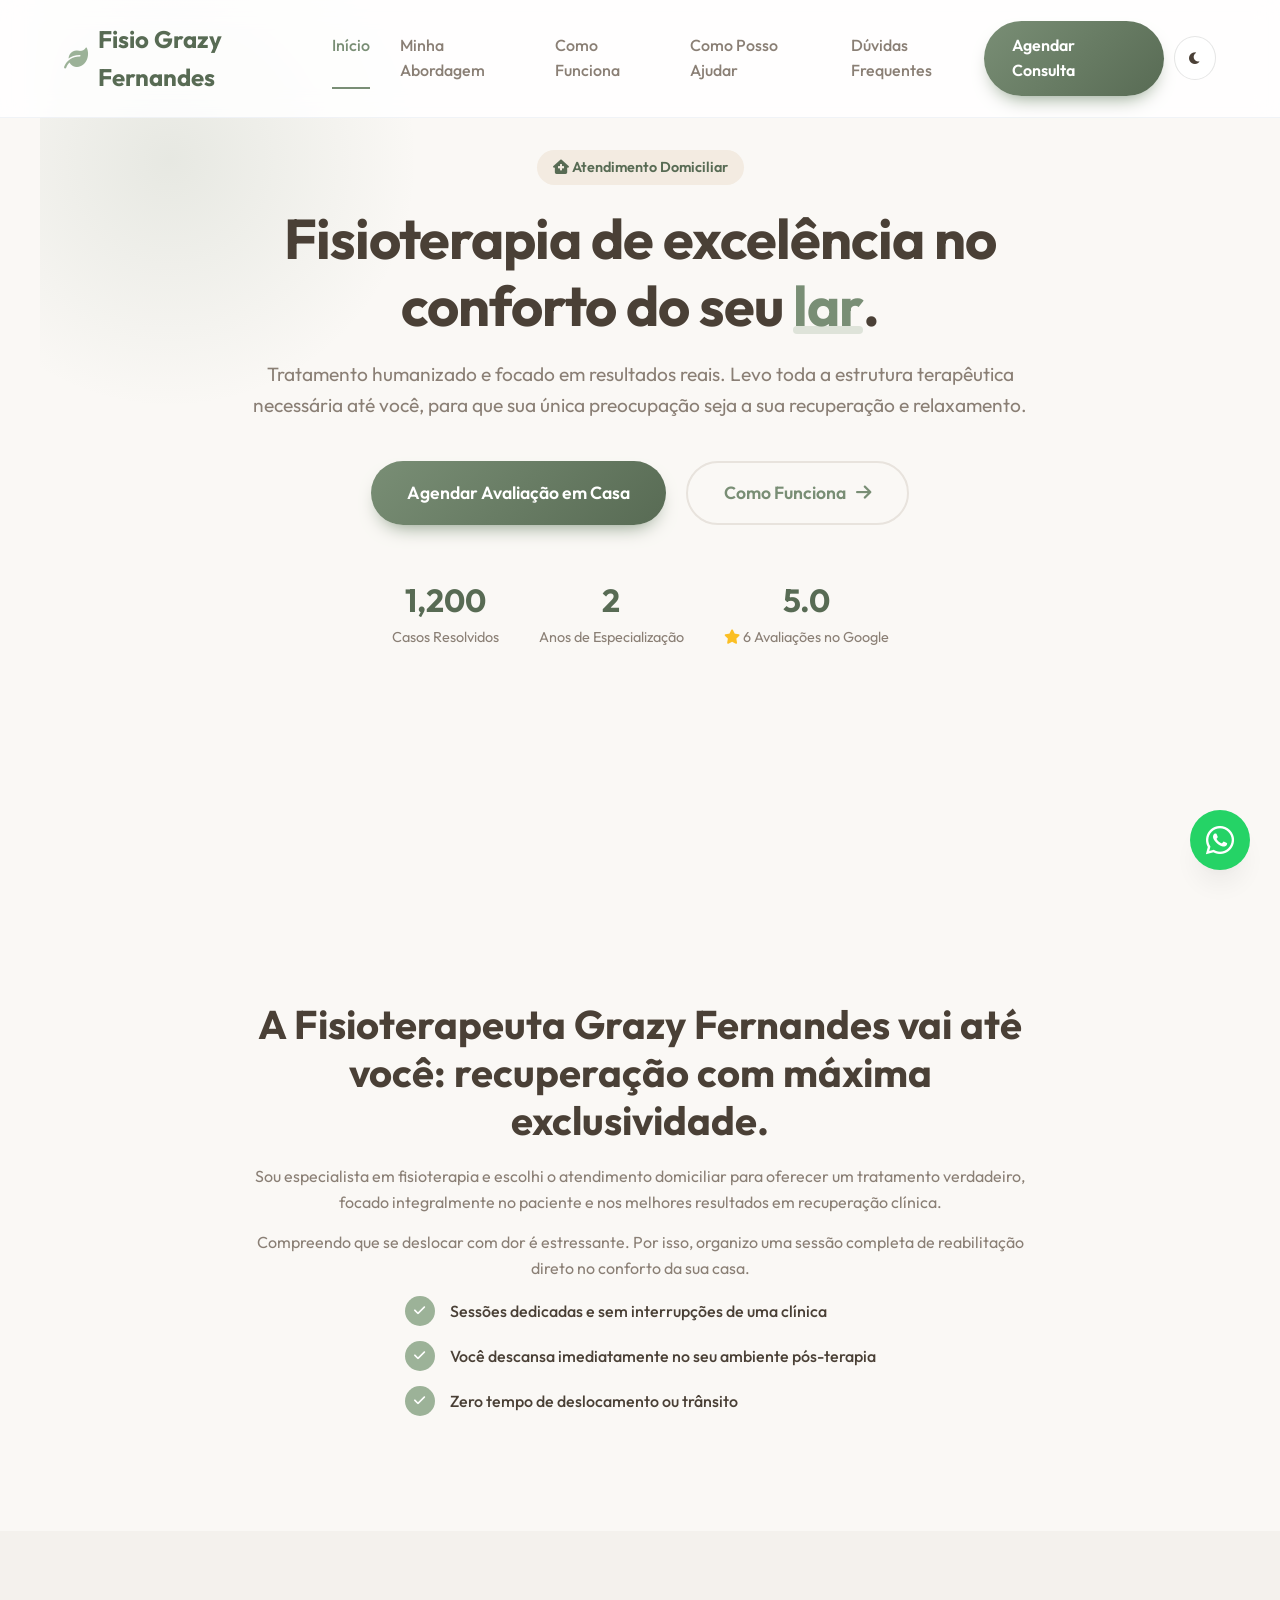
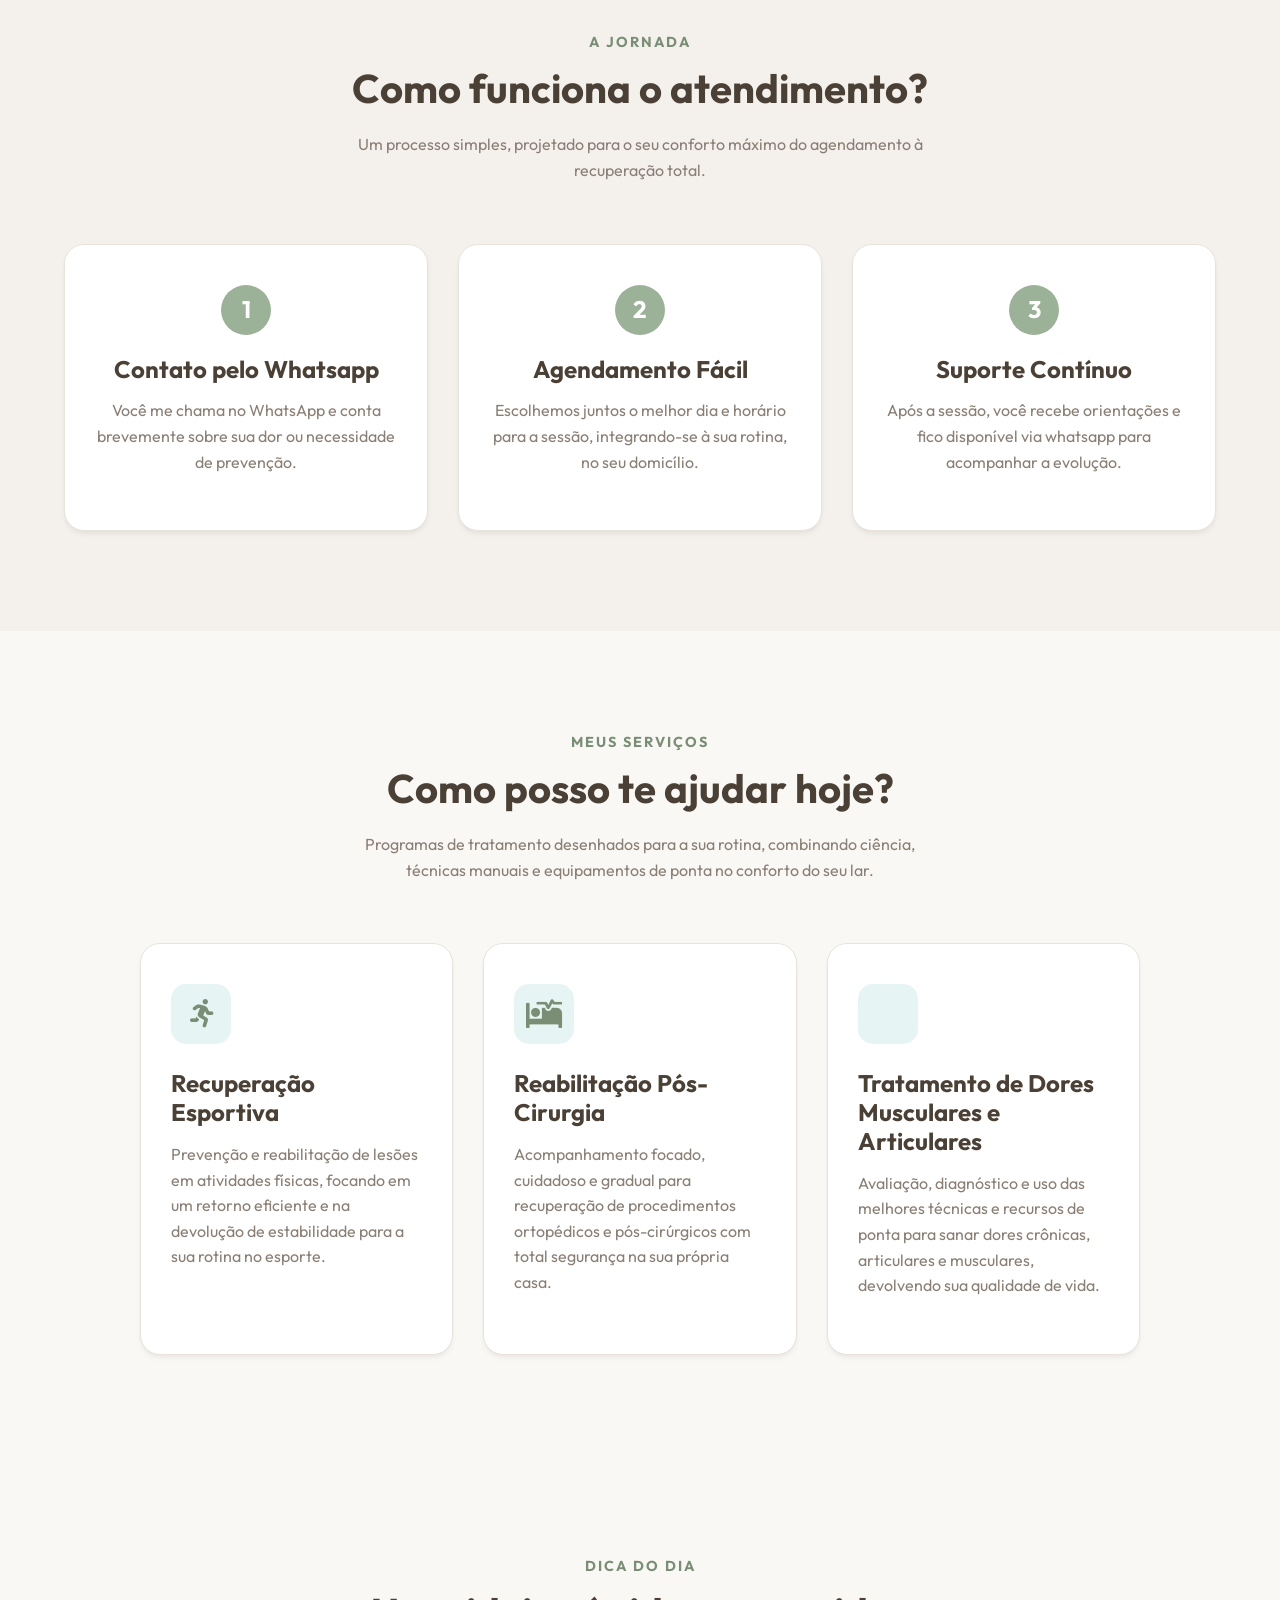
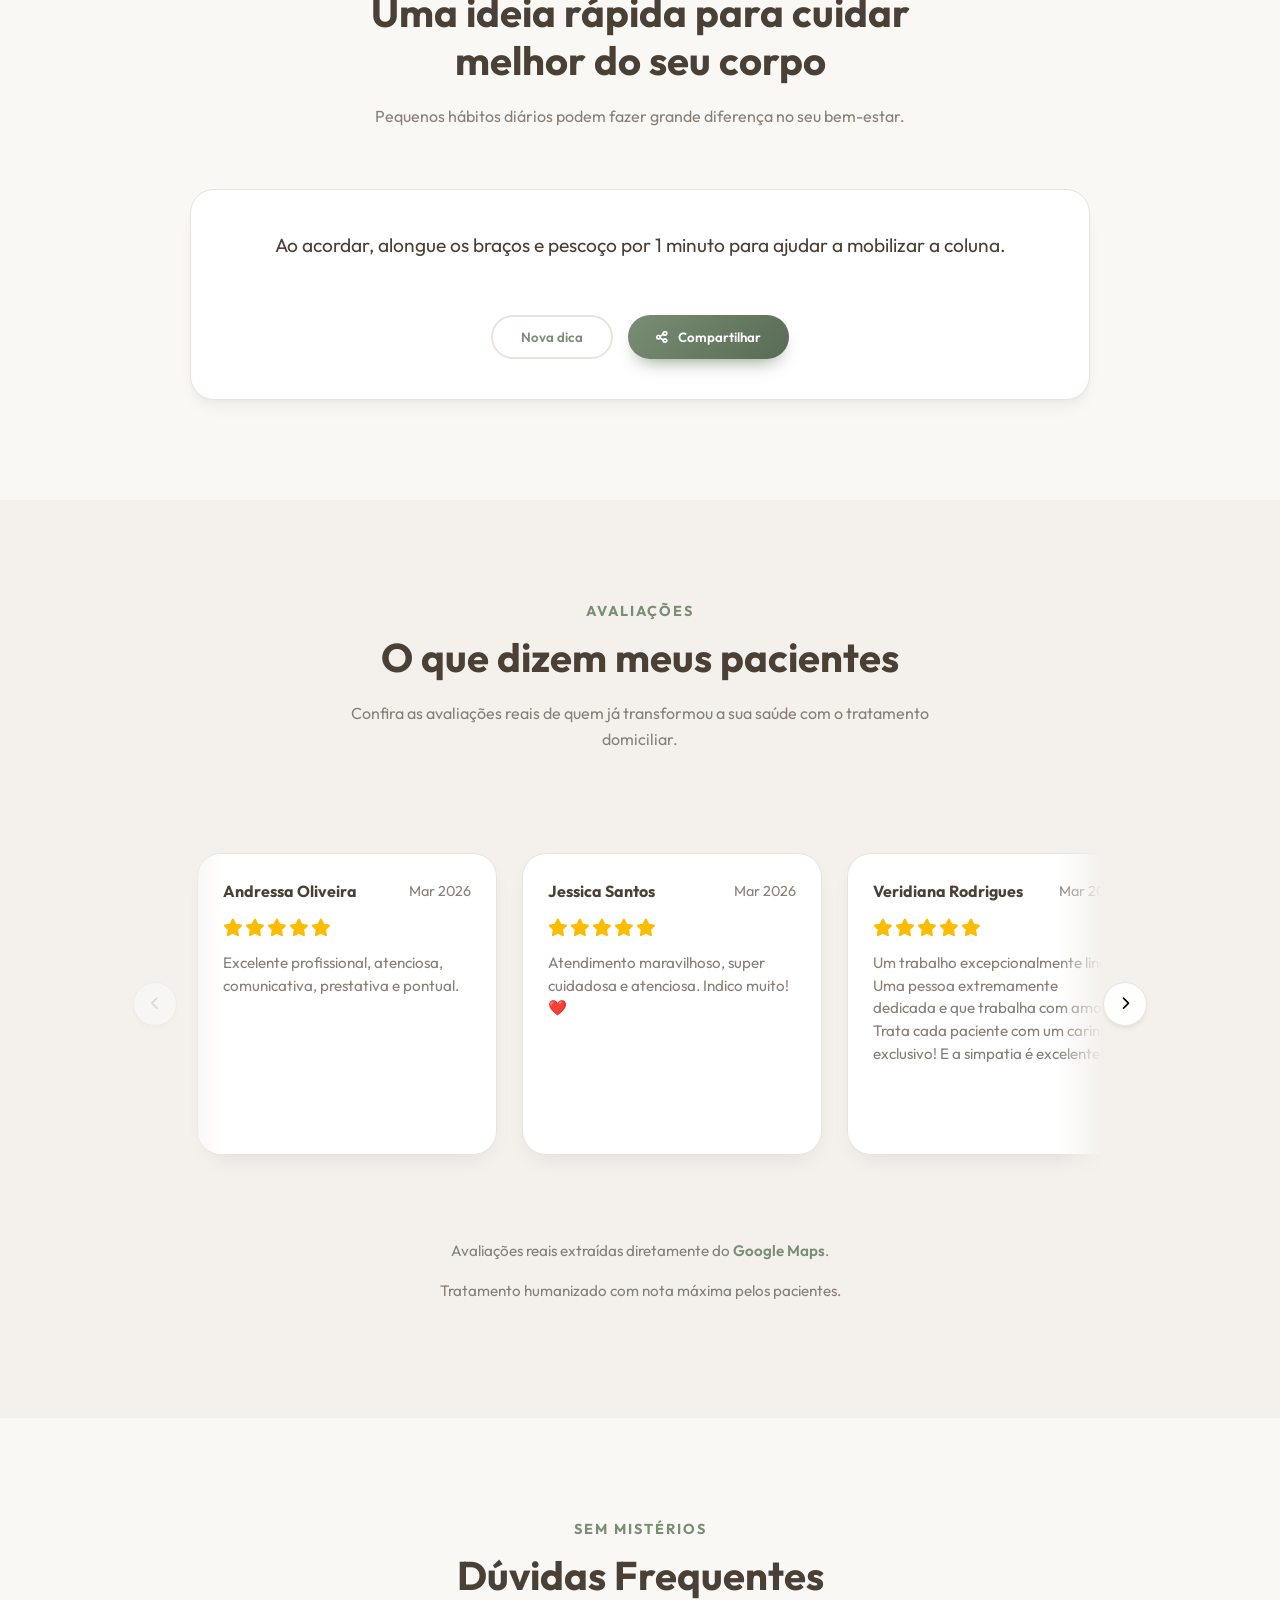
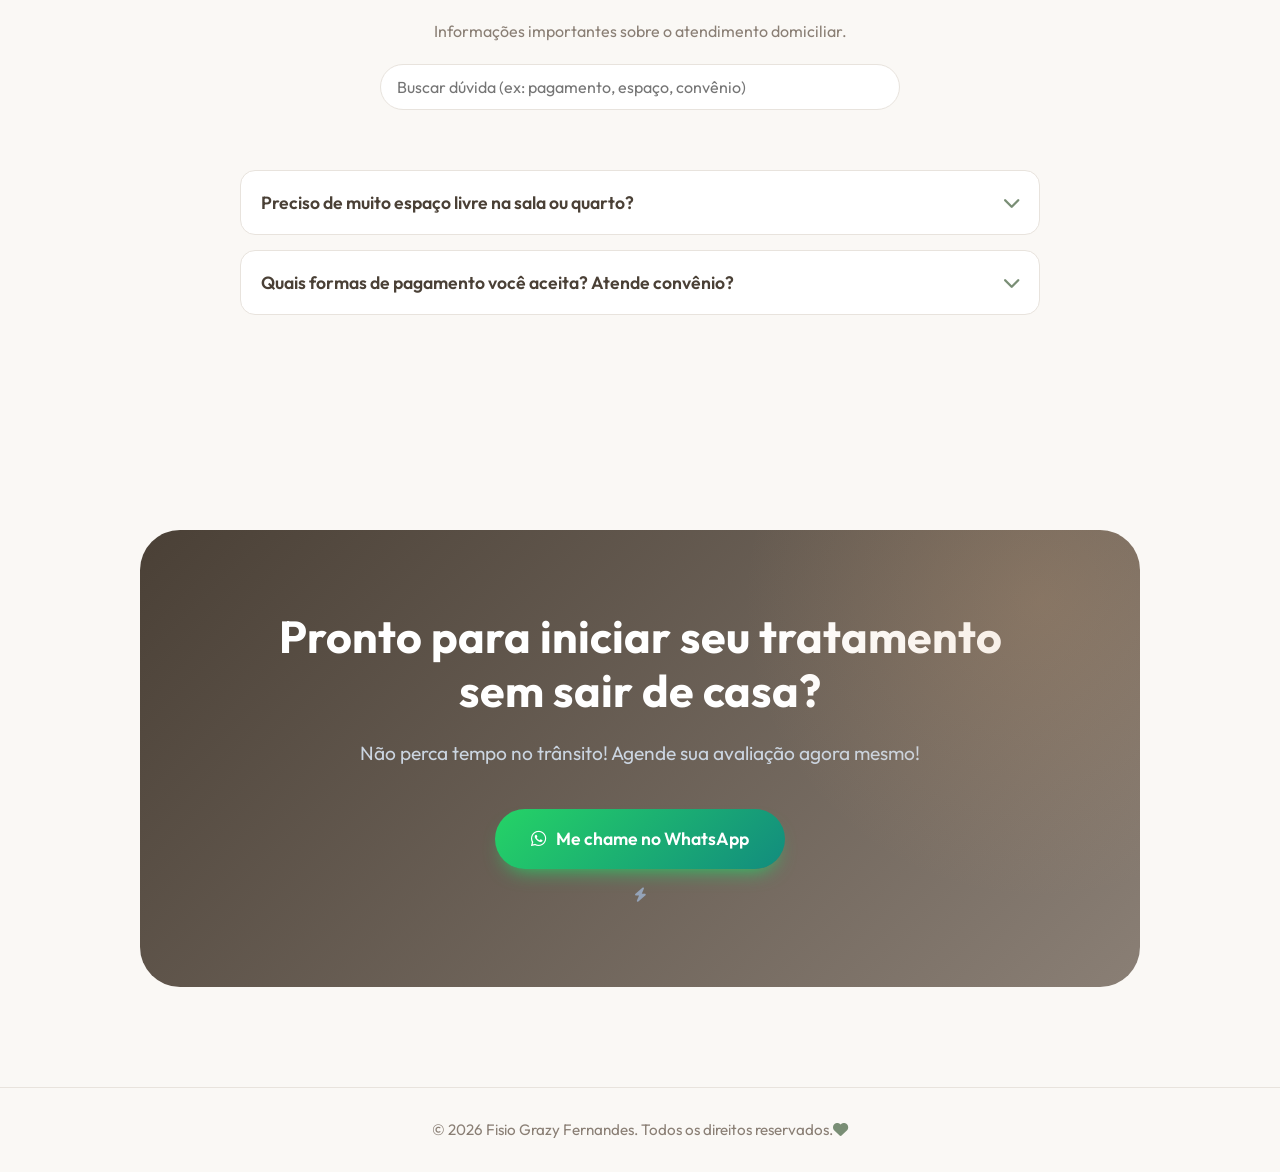
==== index.html @ 232ef76f "Update reviews from Google Maps and fix carousel layout" ====
<!DOCTYPE html>
<html lang="pt-BR">

<head>
    <meta charset="UTF-8">
    <meta name="viewport" content="width=device-width, initial-scale=1.0">
    <title>Fisio Grazy Fernandes | Fisioterapia em Casa</title>
    <meta name="description"
        content="Recupere seu bem-estar com tratamento fisioterapêutico especializado sem sair de casa. Agende sua consulta.">
    <link rel="preconnect" href="https://fonts.googleapis.com">
    <link rel="preconnect" href="https://fonts.gstatic.com" crossorigin>
    <link href="https://fonts.googleapis.com/css2?family=Outfit:wght@300;400;500;600;700&display=swap" rel="stylesheet">
    <link href="https://cdnjs.cloudflare.com/ajax/libs/font-awesome/6.0.0/css/all.min.css" rel="stylesheet">
    <link rel="stylesheet" href="style.css">
</head>

<body>
    <div class="scroll-progress" aria-hidden="true"></div>
    <nav class="navbar">
        <div class="nav-container">
            <a href="#" class="logo">
                <i class="fa-solid fa-leaf"></i> Fisio Grazy Fernandes
            </a>
            <div class="nav-links">
                <a href="#inicio">Início</a>
                <a href="#sobre">Minha Abordagem</a>
                <a href="#passoapasso">Como Funciona</a>
                <a href="#servicos">Como Posso Ajudar</a>
                <a href="#faq">Dúvidas Frequentes</a>
            </div>
            <a href="#contato" class="btn-primary" data-confetti="true">Agendar Consulta</a>
            <button class="theme-toggle" aria-label="Alternar tema">
                <i class="fa-solid fa-moon"></i>
            </button>
            <button class="mobile-menu-btn">
                <i class="fa-solid fa-bars"></i>
            </button>
        </div>
    </nav>

    <header id="inicio" class="hero">
        <div class="hero-content fade-up">
            <span class="badge"><i class="fa-solid fa-house-medical"></i> Atendimento Domiciliar</span>
            <h1>Fisioterapia de excelência no conforto do seu <span class="highlight">lar</span>.</h1>
            <p>Tratamento humanizado e focado em resultados reais. Levo toda a estrutura terapêutica necessária até
                você, para que sua única preocupação seja a sua recuperação e relaxamento.</p>
            <div class="hero-buttons">
                <a href="#contato" class="btn-primary btn-large" data-confetti="true">Agendar Avaliação em Casa</a>
                <a href="#passoapasso" class="btn-secondary btn-large">Como Funciona <i
                        class="fa-solid fa-arrow-right"></i></a>
            </div>
            <div class="stats">
                <div class="stat-item">
                    <span class="stat-number" data-target="1200">0</span>
                    <span class="stat-text">Casos Resolvidos</span>
                </div>
                <div class="stat-item">
                    <span class="stat-number" data-target="2">0</span>
                    <span class="stat-text">Anos de Especialização</span>
                </div>
                <div class="stat-item">
                    <span class="stat-number" data-target="5.0">0</span>
                    <span class="stat-text"><i class="fa-solid fa-star star-icon"></i> 6 Avaliações no Google</span>
                </div>
            </div>
        </div>
        <div class="hero-image fade-up delay-1">
            <div class="image-wrapper no-image-style">
                <div class="floating-card c1">
                    <i class="fa-solid fa-house-chimney-window"></i>
                    <div>
                        <h4>Conforto Absoluto</h4>
                        <p>Sem filas ou trânsito</p>
                    </div>
                </div>
                <div class="floating-card c2">
                    <i class="fa-solid fa-clock"></i>
                    <div>
                        <h4>Sua Rotina</h4>
                        <p>No seu melhor horário</p>
                    </div>
                </div>
            </div>
        </div>
    </header>

    <section id="sobre" class="about section-padding">
        <div class="about-grid no-image-layout">
            <div class="about-content reveal fade-up">
                <h2 class="section-title">A Fisioterapeuta Grazy Fernandes vai até você: <span>recuperação</span> com
                    máxima exclusividade.
                </h2>
                <p>Sou especialista em fisioterapia e escolhi o atendimento domiciliar para oferecer um tratamento
                    verdadeiro, focado integralmente no paciente e nos melhores resultados em recuperação
                    clínica.</p>
                <p>Compreendo que se deslocar com dor é estressante. Por isso, organizo uma sessão completa de
                    reabilitação direto no conforto da sua casa.</p>
                <ul class="features-list">
                    <li><i class="fa-solid fa-check"></i> Sessões dedicadas e sem interrupções de uma clínica</li>
                    <li><i class="fa-solid fa-check"></i> Você descansa imediatamente no seu ambiente pós-terapia</li>
                    <li><i class="fa-solid fa-check"></i> Zero tempo de deslocamento ou trânsito</li>
                </ul>
            </div>
        </div>
    </section>

    <!-- NEW SECTION: PASSO A PASSO -->
    <section id="passoapasso" class="steps section-padding bg-light">
        <div class="section-header reveal fade-up">
            <span class="subtitle">A Jornada</span>
            <h2 class="section-title">Como funciona o atendimento?</h2>
            <p>Um processo simples, projetado para o seu conforto máximo do agendamento à recuperação total.</p>
        </div>
        <div class="steps-grid">
            <div class="step-card reveal fade-up delay-1">
                <div class="step-number">1</div>
                <h3>Contato pelo Whatsapp</h3>
                <p>Você me chama no WhatsApp e conta brevemente sobre sua dor ou necessidade de prevenção.</p>
            </div>
            <div class="step-card reveal fade-up delay-2">
                <div class="step-number">2</div>
                <h3>Agendamento Fácil</h3>
                <p>Escolhemos juntos o melhor dia e horário para a sessão, integrando-se à sua rotina, no seu domicílio.
                </p>
            </div>
            <div class="step-card reveal fade-up delay-4">
                <div class="step-number">3</div>
                <h3>Suporte Contínuo</h3>
                <p>Após a sessão, você recebe orientações e fico disponível via whatsapp para acompanhar a
                    evolução.</p>
            </div>
        </div>
    </section>

    <section id="servicos" class="services section-padding">
        <div class="section-header reveal fade-up">
            <span class="subtitle">Meus Serviços</span>
            <h2 class="section-title">Como posso te ajudar hoje?</h2>
            <p>Programas de tratamento desenhados para a sua rotina, combinando ciência, técnicas manuais e equipamentos
                de ponta no conforto do seu lar.</p>
        </div>
        <div class="services-grid services-grid-3">
            <div class="service-card reveal fade-up delay-1">
                <div class="icon-box"><i class="fa-solid fa-person-running"></i></div>
                <h3>Recuperação Esportiva</h3>
                <p>Prevenção e reabilitação de lesões em atividades físicas, focando em um retorno eficiente e na
                    devolução de estabilidade para a sua rotina no esporte.</p>
            </div>
            <div class="service-card reveal fade-up delay-2">
                <div class="icon-box"><i class="fa-solid fa-bed-pulse"></i></div>
                <h3>Reabilitação Pós-Cirurgia</h3>
                <p>Acompanhamento focado, cuidadoso e gradual para recuperação de procedimentos ortopédicos e
                    pós-cirúrgicos com total segurança na sua própria casa.</p>
            </div>
            <div class="service-card reveal fade-up delay-3">
                <div class="icon-box"><i class="fa-solid fa-staff-snake"></i></div>
                <h3>Tratamento de Dores Musculares e Articulares</h3>
                <p>Avaliação, diagnóstico e uso das melhores técnicas e recursos de ponta para sanar dores crônicas,
                    articulares e musculares, devolvendo sua qualidade de vida.</p>
            </div>
        </div>
    </section>

    <section id="dica" class="tips section-padding">
        <div class="section-header reveal fade-up">
            <span class="subtitle">Dica do Dia</span>
            <h2 class="section-title">Uma ideia rápida para cuidar melhor do seu corpo</h2>
            <p>Pequenos hábitos diários podem fazer grande diferença no seu bem-estar.</p>
        </div>
        <div class="tips-card reveal fade-up delay-1">
            <p id="daily-tip" class="tip-text">Carregando dica...</p>
            <div class="tips-actions">
                <button id="new-tip" class="btn-secondary">Nova dica</button>
                <button id="share-tip" class="btn-primary"><i class="fa-solid fa-share-nodes"></i> Compartilhar</button>
            </div>
        </div>
    </section>

    <section id="depoimentos" class="testimonials section-padding bg-light">
        <div class="section-header reveal fade-up">
            <span class="subtitle">Avaliações</span>
            <h2 class="section-title">O que dizem meus pacientes</h2>
            <p>Confira as avaliações reais de quem já transformou a sua saúde com o tratamento domiciliar.</p>
        </div>

        <div class="testimonial-grid google-reviews-container reveal fade-up delay-1">
            <!-- ⭐ Carrossel de avaliações: carrega de reviews.json (local) ou de dados reais via API -->
                <!-- ⭐ Widget Automático (será carregado aqui) -->
                <div id="google-reviews-widget" class="trustindex-widget-container">
                    <div class="reviews-slider" aria-label="Avaliações de pacientes">
                        <button class="slider-control prev" aria-label="Avaliação anterior">
                            <i class="fa-solid fa-chevron-left"></i>
                        </button>
                        <div class="reviews-track" id="reviews-track" aria-live="polite">
                            <!-- Backup local caso o widget não carregue -->
                        </div>
                        <button class="slider-control next" aria-label="Próxima avaliação">
                            <i class="fa-solid fa-chevron-right"></i>
                        </button>
                    </div>
                </div>
            <div class="reviews-footer">
                <p>Avaliações reais extraídas diretamente do <a href="https://www.google.com/maps/place/Grazy+Fernandes+%7C+Fisioterapia+Domiciliar/@-3.7931394,-38.6020172,12z/data=!3m1!4b1!4m6!3m5!1s0x41d0227d18d8bdad:0x52f50246bab63894!8m2!3d-3.7933146!4d-38.5196152!16s%2Fg%2F11z0yjcwmh" target="_blank" rel="noopener">Google Maps</a>.</p>
                <p class="muted">Tratamento humanizado com nota máxima pelos pacientes.</p>
            </div>
        </div>
    </section>

    <!-- NEW SECTION: FAQ / ABRINDO E FECHANDO DÚVIDAS -->
    <section id="faq" class="faq section-padding">
        <div class="section-header reveal fade-up">
            <span class="subtitle">Sem Mistérios</span>
            <h2 class="section-title">Dúvidas Frequentes</h2>
            <p>Informações importantes sobre o atendimento domiciliar.</p>
            <div class="faq-search">
                <input id="faq-search" type="search" placeholder="Buscar dúvida (ex: pagamento, espaço, convênio)" aria-label="Buscar dúvida" />
            </div>
        </div>
        <div class="faq-container reveal fade-up delay-1">
            <div class="faq-item">
                <button class="faq-question">Preciso de muito espaço livre na sala ou quarto? <i
                        class="fa-solid fa-chevron-down"></i></button>
                <div class="faq-answer">
                    <p>Não se preocupe! Um espaço compacto é perfeitamente suficiente para montar a maca e ter boa
                        mobilidade em sua volta para a sessão.</p>
                </div>
            </div>
            <div class="faq-item">
                <button class="faq-question">Quais formas de pagamento você aceita? Atende convênio? <i
                        class="fa-solid fa-chevron-down"></i></button>
                <div class="faq-answer">
                    <p><strong>Não aceitamos convênio médico.</strong> Os atendimentos são estritamente particulares.
                        Como formas de pagamento, aceitamos PIX, cartão de crédito e débito no final de cada sessão.</p>
                </div>
            </div>
        </div>
    </section>

    <section id="contato" class="cta section-padding">
        <div class="cta-container reveal fade-up">
            <div class="cta-content">
                <h2>Pronto para iniciar seu tratamento <br> sem sair de casa?</h2>
                <p>Não perca tempo no trânsito! Agende sua avaliação agora mesmo!</p>
            </div>
            <div class="cta-action">
                <a href="https://wa.me/5585994125244?text=Ol%C3%A1%2C%20gostaria%20de%20entender%20mais%20sobre%20os%20seus%20servi%C3%A7os%21"
                    target="_blank" class="btn-whatsapp">
                    <i class="fa-brands fa-whatsapp"></i> Me chame no WhatsApp
                </a>
                <span class="response-time"><i class="fa-solid fa-bolt"></i></span>
            </div>
        </div>
    </section>

    <footer class="footer">
        <div class="footer-bottom">
            <p>&copy; 2026 Fisio Grazy Fernandes. Todos os direitos reservados.<i class="fa-solid fa-heart"
                    style="color: var(--primary-color);"></i></p>
        </div>
    </footer>

    <!-- Botão de WhatsApp Flutuante Fixo e Pulsante -->
    <a href="https://wa.me/5585994125244?text=Ol%C3%A1%2C%20gostaria%20de%20entender%20mais%20sobre%20os%20seus%20servi%C3%A7os%21"
        target="_blank" class="floating-wa" aria-label="WhatsApp direto">
        <i class="fa-brands fa-whatsapp"></i>
    </a>

    <!-- Botão para voltar ao topo -->
    <button class="back-to-top" aria-label="Voltar ao topo">
        <i class="fa-solid fa-arrow-up"></i>
    </button>

    <!-- Canvas para efeitos (confetes, partículas, etc.) -->
    <canvas id="confetti-canvas" class="confetti-canvas" aria-hidden="true"></canvas>

    <!-- Script para Automação de Avaliações (Opcional - Ver instruções no console) -->
    <script src="script.js"></script>
    <!-- Adicione aqui o script do Trustindex ou Elfsight quando tiver a chave -->
</body>

</html>
---- style.css ----
/* CSS Variables for consistent theming */
:root {
    --primary-color: #798E75;
    /* Sage green / organic green */
    --primary-light: #9CB298;
    --primary-dark: #586B54;
    --secondary-color: #F3EBE1;
    /* Warm cream/sand */
    --accent-color: #D4A373;
    /* Warm earth tone */
    --text-main: #4A4036;
    /* Warm dark brown instead of corporate slate */
    --text-muted: #8A7F75;
    --bg-body: #FAF8F5;
    /* Very warm light off-white */
    --bg-card: #FFFFFF;
    --bg-light: #F4F1ED;
    --border-color: #E8E3DD;

    --transition: all 0.3s cubic-bezier(0.4, 0, 0.2, 1);
    --shadow-sm: 0 4px 6px -1px rgba(0, 0, 0, 0.05), 0 2px 4px -1px rgba(0, 0, 0, 0.03);
    --shadow-md: 0 10px 15px -3px rgba(0, 0, 0, 0.05), 0 4px 6px -2px rgba(0, 0, 0, 0.025);
    --shadow-lg: 0 20px 25px -5px rgba(0, 0, 0, 0.05), 0 10px 10px -5px rgba(0, 0, 0, 0.02);
    --shadow-hover: 0 25px 50px -12px rgba(13, 148, 136, 0.15);
    --shadow-glow: 0 0 20px rgba(121, 142, 117, 0.4);
}

/* Reset and Base Styles */
* {
    margin: 0;
    padding: 0;
    box-sizing: border-box;
    font-family: 'Outfit', sans-serif;
}

html {
    scroll-behavior: smooth;
    font-size: 16px;
    overflow-x: hidden; /* Correção: Evita rolagem horizontal */
    width: 100%;
    scroll-padding-top: 80px; /* Correção: Âncoras param abaixo da navbar */
}

body {
    background-color: var(--bg-body);
    color: var(--text-main);
    line-height: 1.6;
    overflow-x: hidden;
    width: 100%;
    position: relative;
}

/* Funcionalidade Bacana: Scrollbar Personalizada */
::-webkit-scrollbar {
    width: 10px;
}
::-webkit-scrollbar-track {
    background: var(--bg-light);
}
::-webkit-scrollbar-thumb {
    background: var(--primary-color);
    border-radius: 5px;
    border: 2px solid var(--bg-light);
}
::-webkit-scrollbar-thumb:hover {
    background: var(--primary-dark);
}

/* Funcionalidade Bacana: Seleção de Texto */
::selection {
    background: var(--primary-light);
    color: white;
}

a {
    text-decoration: none;
    color: inherit;
    transition: var(--transition);
}

ul {
    list-style: none;
}

.section-padding {
    padding: 100px 5%;
}

.bg-light {
    background-color: var(--bg-light);
}

.highlight {
    color: var(--primary-color);
    position: relative;
    display: inline-block;
}

.highlight::after {
    content: '';
    position: absolute;
    bottom: 5px;
    left: 0;
    width: 100%;
    height: 8px;
    background-color: var(--primary-light);
    opacity: 0.3;
    z-index: -1;
    border-radius: 4px;
}

/* Typography */
h1,
h2,
h3,
h4 {
    color: var(--text-main);
    font-weight: 700;
    line-height: 1.2;
}

h2 {
    font-size: 2.5rem;
    margin-bottom: 20px;
}

h3 {
    font-size: 1.5rem;
    margin-bottom: 15px;
}

p {
    color: var(--text-muted);
    margin-bottom: 15px;
}

/* Buttons */
.btn-primary,
.btn-secondary,
.btn-whatsapp {
    display: inline-flex;
    align-items: center;
    justify-content: center;
    gap: 10px;
    padding: 12px 28px;
    border-radius: 50px;
    font-weight: 600;
    cursor: pointer;
    transition: var(--transition);
    border: none;
    outline: none;
}

.btn-primary {
    background: linear-gradient(135deg, var(--primary-color), var(--primary-dark));
    color: white;
    box-shadow: 0 10px 20px -10px var(--primary-color);
    position: relative;
    overflow: hidden;
}

.btn-primary:hover {
    transform: translateY(-3px);
    box-shadow: 0 15px 25px -10px var(--primary-dark);
    box-shadow: var(--shadow-glow);
}

/* Funcionalidade Bacana: Efeito de brilho ao passar o mouse */
.btn-primary::after {
    content: '';
    position: absolute;
    top: 0;
    left: -100%;
    width: 100%;
    height: 100%;
    background: linear-gradient(90deg, transparent, rgba(255,255,255,0.3), transparent);
    transition: 0.5s;
}

.btn-primary:hover::after {
    left: 100%;
}

.btn-secondary {
    background-color: transparent;
    color: var(--primary-color);
    border: 2px solid var(--border-color);
}

.btn-secondary:hover {
    border-color: var(--primary-color);
    background-color: rgba(13, 148, 136, 0.05);
}

.btn-whatsapp {
    background: linear-gradient(135deg, #25D366, #128C7E);
    color: white;
    font-size: 1.1rem;
    padding: 16px 36px;
    box-shadow: 0 10px 20px -10px #25D366;
}

.btn-whatsapp:hover {
    transform: translateY(-3px);
    box-shadow: 0 15px 25px -10px #128C7E;
}

.btn-large {
    padding: 16px 36px;
    font-size: 1.1rem;
}

/* Navbar */
.navbar {
    position: fixed;
    top: 0;
    left: 0;
    width: 100%;
    padding: 20px 5%;
    background: rgba(255, 255, 255, 0.85);
    backdrop-filter: blur(12px);
    -webkit-backdrop-filter: blur(12px);
    z-index: 1000;
    transition: var(--transition);
    border-bottom: 1px solid rgba(226, 232, 240, 0.5);
}

.navbar.scrolled {
    padding: 15px 5%;
    box-shadow: var(--shadow-sm);
}

.nav-container {
    max-width: 1200px;
    margin: 0 auto;
    display: flex;
    justify-content: space-between;
    align-items: center;
}

.logo {
    font-size: 1.5rem;
    font-weight: 700;
    color: var(--primary-dark);
    display: flex;
    align-items: center;
    gap: 10px;
}

.logo i {
    color: var(--primary-light);
}

.nav-links {
    display: flex;
    gap: 30px;
}

.nav-links a {
    font-weight: 500;
    color: var(--text-muted);
    position: relative;
}

.nav-links a:hover,
.nav-links a.active {
    color: var(--primary-color);
}

.nav-links a::after {
    content: '';
    position: absolute;
    bottom: -5px;
    left: 0;
    width: 0;
    height: 2px;
    background-color: var(--primary-color);
    transition: var(--transition);
}

.nav-links a:hover::after,
.nav-links a.active::after {
    width: 100%;
}

.mobile-menu-btn {
    display: none;
    background: none;
    border: none;
    font-size: 1.5rem;
    color: var(--text-main);
    cursor: pointer;
}

/* Hero Section */
.hero {
    min-height: 100vh;
    padding: 150px 5% 50px;
    display: flex;
    align-items: center;
    justify-content: center;
    max-width: 1200px;
    margin: 0 auto;
    gap: 50px;
    position: relative;
    overflow: hidden; /* Correção: Impede que o background vaze no mobile */
}

/* Subtle background accent */
.hero::before {
    content: '';
    position: absolute;
    top: -10%;
    left: -10%;
    width: 500px;
    height: 500px;
    background: radial-gradient(circle, rgba(121, 142, 117, 0.15) 0%, rgba(255, 255, 255, 0) 70%);
    z-index: -1;
    border-radius: 50%;
    animation: float-blob 8s infinite ease-in-out alternate;
}

.hero-content {
    flex: 1;
    max-width: 600px;
}

.badge {
    display: inline-block;
    padding: 6px 16px;
    background-color: var(--secondary-color);
    color: var(--primary-dark);
    border-radius: 20px;
    font-size: 0.9rem;
    font-weight: 600;
    margin-bottom: 20px;
}

.hero h1 {
    font-size: 3.5rem;
    margin-bottom: 20px;
    letter-spacing: -1px;
}

.hero-content p {
    font-size: 1.2rem;
    margin-bottom: 40px;
}

.hero-buttons {
    display: flex;
    gap: 20px;
    margin-bottom: 50px;
}

.stats {
    display: flex;
    gap: 40px;
}

.stat-item {
    display: flex;
    flex-direction: column;
}

.stat-number {
    font-size: 2rem;
    font-weight: 700;
    color: var(--primary-dark);
}

.stat-text {
    font-size: 0.9rem;
    color: var(--text-muted);
}

.star-icon {
    color: #fbbf24;
}

.hero-image {
    flex: 1;
    position: relative;
}

/* Hero Section without Images */
.hero-content {
    flex: 1;
    max-width: 800px;
    margin: 0 auto;
    text-align: center;
}

.hero {
    flex-direction: column;
}

.hero-buttons {
    justify-content: center;
}

.stats {
    justify-content: center;
}

.no-image-style {
    display: none;
    /* Hide the full image area for a cleaner look */
}

.features-list {
    margin-top: 30px;
    padding: 0;
    list-style: none;
}

.features-list li {
    display: flex;
    align-items: center;
    gap: 15px;
    margin-bottom: 15px;
    font-weight: 500;
    color: var(--text-main);
    text-align: left;
}

.features-list i {
    background-color: var(--primary-light);
    color: white;
    width: 30px;
    height: 30px;
    border-radius: 50%;
    display: flex;
    align-items: center;
    justify-content: center;
    font-size: 0.8rem;
    flex-shrink: 0;
    /* Impede o ícone de amassar no celular */
}

/* Services */
.section-header {
    text-align: center;
    max-width: 600px;
    margin: 0 auto 60px;
}

.subtitle {
    color: var(--primary-color);
    font-weight: 700;
    text-transform: uppercase;
    letter-spacing: 2px;
    font-size: 0.9rem;
    display: block;
    margin-bottom: 10px;
}

.services-grid {
    display: grid;
    grid-template-columns: repeat(auto-fit, minmax(280px, 1fr));
    gap: 30px;
    max-width: 1200px;
    margin: 0 auto;
}

.services-grid-3 {
    max-width: 1000px;
}

.service-card {
    background: var(--bg-card);
    padding: 40px 30px;
    border-radius: 20px;
    box-shadow: var(--shadow-sm);
    transition: var(--transition);
    border: 1px solid var(--border-color);
    position: relative;
    overflow: hidden;
}

.service-card::before {
    content: '';
    position: absolute;
    top: 0;
    left: 0;
    width: 100%;
    height: 4px;
    background: linear-gradient(90deg, var(--primary-light), var(--primary-color));
    transform: scaleX(0);
    transform-origin: left;
    transition: transform 0.4s ease;
}

.service-card:hover {
    transform: translateY(-10px);
    box-shadow: var(--shadow-hover);
    border-color: transparent;
}

.service-card:hover::before {
    transform: scaleX(1);
}

.icon-box {
    width: 60px;
    height: 60px;
    background-color: rgba(13, 148, 136, 0.1);
    border-radius: 15px;
    display: flex;
    align-items: center;
    justify-content: center;
    margin-bottom: 25px;
    font-size: 1.8rem;
    color: var(--primary-color);
    transition: var(--transition);
}

.service-card:hover .icon-box {
    background-color: var(--primary-color);
    color: white;
}

/* Google Reviews Widget Placeholder */
.google-reviews-container {
    display: flex;
    justify-content: center;
    flex-direction: column;
    gap: 24px;
}

.reviews-slider {
    position: relative;
    max-width: 1200px;
    width: 95%;
    margin: 0 auto;
    display: flex;
    align-items: center;
    padding: 0 40px;
}

.reviews-track {
    display: flex;
    gap: 25px;
    overflow-x: auto;
    scroll-snap-type: x mandatory;
    scroll-behavior: smooth;
    padding: 40px 20px;
    flex: 1;
    scrollbar-width: none;
    -ms-overflow-style: none;
    mask-image: linear-gradient(to right, transparent, black 5%, black 95%, transparent);
}

.reviews-track::-webkit-scrollbar {
    display: none;
}

.review-card {
    scroll-snap-align: center;
    min-width: 300px;
    flex: 0 0 300px;
    background: var(--bg-card);
    border: 1px solid var(--border-color);
    border-radius: 24px;
    padding: 25px;
    box-shadow: 0 10px 25px -10px rgba(0,0,0,0.1);
    display: flex;
    flex-direction: column;
    gap: 15px;
    transition: var(--transition);
    min-height: 200px;
}

.review-card:hover {
    transform: translateY(-8px);
    box-shadow: 0 15px 40px rgba(121, 142, 117, 0.15);
}

.review-header {
    display: flex;
    flex-direction: column; /* Autor em cima, data embaixo no mobile ajuda */
    gap: 5px;
}

@media (min-width: 769px) {
    .review-header {
        flex-direction: row;
        justify-content: space-between;
        align-items: center;
    }
}

.review-author {
    font-weight: 700;
    color: var(--text-main);
}

.review-date {
    color: var(--text-muted);
    font-size: 0.9rem;
}

.review-stars {
    display: flex;
    gap: 2px;
    color: #fbbc04;
    font-size: 1.1rem;
}

.review-text {
    color: var(--text-muted);
    line-height: 1.5;
    font-size: 0.95rem;
    flex: 1;
}

.slider-control {
    background: rgba(255, 255, 255, 0.9);
    border: 1px solid var(--border-color);
    border-radius: 50%;
    width: 44px;
    height: 44px;
    display: flex;
    align-items: center;
    justify-content: center;
    cursor: pointer;
    box-shadow: var(--shadow-sm);
    transition: var(--transition);
}

.slider-control:hover {
    background: white;
    transform: translateY(-2px);
}

.slider-control:disabled {
    opacity: 0.4;
    cursor: not-allowed;
}

.reviews-footer {
    margin-top: 20px;
    width: 100%;
    max-width: 800px;
    margin-left: auto;
    margin-right: auto;
    text-align: center;
    color: var(--text-muted);
    font-size: 0.95rem;
}

.reviews-footer a {
    color: var(--primary-color);
    font-weight: 600;
}

.g-header {
    display: flex;
    align-items: center;
    justify-content: center;
    gap: 20px;
    margin-bottom: 20px;
}

.g-header img {
    height: 40px;
}

.g-header strong {
    font-size: 1.2rem;
    color: #202124;
    display: block;
}

.g-stars {
    color: #fbbc04;
    font-size: 1.1rem;
    margin: 5px 0;
}

.g-text-info {
    font-size: 1rem;
    color: var(--text-muted);
    background: var(--bg-light);
    padding: 15px;
    border-radius: 8px;
    border: 1px dashed var(--border-color);
}

/* Floating WhatsApp Fixed */
.floating-wa {
    position: fixed;
    bottom: 30px;
    right: 30px;
    width: 60px;
    height: 60px;
    background-color: #25D366;
    color: white;
    border-radius: 50%;
    display: flex;
    align-items: center;
    justify-content: center;
    font-size: 2rem;
    box-shadow: var(--shadow-lg);
    z-index: 1000;
    transition: var(--transition);
    animation: pulse-wa 2s infinite;
}

.floating-wa:hover {
    transform: scale(1.1);
    background-color: #128C7E;
}

@keyframes pulse-wa {
    0% {
        box-shadow: 0 0 0 0 rgba(37, 211, 102, 0.7);
    }

    70% {
        box-shadow: 0 0 0 15px rgba(37, 211, 102, 0);
    }

    100% {
        box-shadow: 0 0 0 0 rgba(37, 211, 102, 0);
    }
}

/* FAQ (Dúvidas Frequentes) */
.faq-container {
    max-width: 800px;
    margin: 0 auto;
}

.faq-search {
    margin-top: 20px;
    display: flex;
    justify-content: center;
}

.faq-search input {
    width: 100%;
    max-width: 520px;
    padding: 12px 16px;
    border: 1px solid var(--border-color);
    border-radius: 999px;
    font-size: 1rem;
    outline: none;
    transition: var(--transition);
}

.faq-search input:focus {
    border-color: var(--primary-color);
    box-shadow: 0 0 0 4px rgba(121, 142, 117, 0.18);
}

.faq-item {
    background: var(--bg-card);
    border: 1px solid var(--border-color);
    border-radius: 15px;
    margin-bottom: 15px;
    overflow: hidden;
}

.faq-question {
    width: 100%;
    padding: 20px;
    display: flex;
    justify-content: space-between;
    align-items: center;
    background: none;
    border: none;
    font-size: 1.1rem;
    font-weight: 600;
    color: var(--text-main);
    cursor: pointer;
    text-align: left;
}

.faq-question i {
    transition: transform 0.3s ease;
    color: var(--primary-color);
}

.faq-question.active i {
    transform: rotate(180deg);
}

.faq-answer {
    max-height: 0;
    overflow: hidden;
    transition: max-height 0.4s ease;
}

.faq-answer p {
    padding: 0 20px 20px;
    margin: 0;
    font-size: 1.05rem;
}

/* About Section without Image */
.no-image-layout {
    grid-template-columns: 1fr;
    max-width: 800px;
    margin: 0 auto;
    text-align: center;
}

.no-image-layout .about-content {
    display: flex;
    flex-direction: column;
    align-items: center;
}

.no-image-layout .features-list {
    display: flex;
    flex-direction: column;
    align-items: flex-start;
    /* Alinha os itens da lista à esquerda */
    text-align: left;
    margin: 0 auto;
    width: fit-content;
    max-width: 100%;
    /* Evita que estoure a tela no celular */
    padding: 0 15px;
    /* Dá respiro na lateral do celular */
    box-sizing: border-box;
}

/* Steps / Passo a Passo */
.steps-grid {
    display: grid;
    grid-template-columns: repeat(auto-fit, minmax(200px, 1fr));
    gap: 30px;
    max-width: 1200px;
    margin: 0 auto;
}

.step-card {
    background: var(--bg-card);
    padding: 40px 30px;
    border-radius: 20px;
    border: 1px solid var(--border-color);
    text-align: center;
    position: relative;
    box-shadow: var(--shadow-sm);
    transition: var(--transition);
}

.step-card:hover {
    transform: translateY(-5px);
    box-shadow: var(--shadow-hover);
}

.step-number {
    width: 50px;
    height: 50px;
    background: var(--primary-light);
    color: white;
    font-size: 1.5rem;
    font-weight: 700;
    border-radius: 50%;
    display: flex;
    align-items: center;
    justify-content: center;
    margin: 0 auto 20px;
}

/* CTA Section */
.cta {
    display: flex;
    justify-content: center;
}

.cta-container {
    background: linear-gradient(135deg, var(--text-main), #8A7F75);
    border-radius: 40px;
    padding: 80px 5%;
    display: flex;
    flex-direction: column;
    align-items: center;
    text-align: center;
    max-width: 1000px;
    width: 100%;
    color: white;
    box-shadow: var(--shadow-xl);
    position: relative;
    overflow: hidden;
}

.cta-container::after {
    content: '';
    position: absolute;
    width: 600px;
    height: 600px;
    background: radial-gradient(circle, rgba(212, 163, 115, 0.2) 0%, rgba(0, 0, 0, 0) 70%);
    top: -50%;
    right: -20%;
    border-radius: 50%;
}

.cta-content h2 {
    color: white;
    font-size: 2.8rem;
    margin-bottom: 20px;
}

.cta-content p {
    color: #cbd5e1;
    font-size: 1.2rem;
    max-width: 600px;
    margin: 0 auto 40px;
}

.cta-action {
    display: flex;
    flex-direction: column;
    align-items: center;
    gap: 15px;
    position: relative;
    z-index: 2;
}

.response-time {
    font-size: 0.9rem;
    color: #94a3b8;
}

/* Footer */
.footer {
    background-color: var(--bg-body);
    padding: 30px 5%;
    border-top: 1px solid var(--border-color);
    text-align: center;
}

.footer-bottom p {
    margin-bottom: 0;
    font-size: 0.95rem;
}

/* Animations */
.reveal {
    opacity: 0;
}

.reveal.active {
    opacity: 1;
}

.fade-up {
    transform: translateY(40px);
    transition: opacity 0.8s ease, transform 0.8s ease;
}

.fade-up.active {
    transform: translateY(0);
}

.fade-right {
    transform: translateX(-40px);
    transition: opacity 0.8s ease, transform 0.8s ease;
}

.fade-right.active {
    transform: translateX(0);
}

.fade-left {
    transform: translateX(40px);
    transition: opacity 0.8s ease, transform 0.8s ease;
}

.fade-left.active {
    transform: translateX(0);
}

.delay-1 {
    transition-delay: 0.1s;
}

.delay-2 {
    transition-delay: 0.2s;
}

.delay-3 {
    transition-delay: 0.3s;
}

.delay-4 {
    transition-delay: 0.4s;
}

/* Funcionalidade Bacana: Animação de Flutuação */
@keyframes float-blob {
    0% { transform: translate(0, 0) scale(1); }
    50% { transform: translate(20px, -20px) scale(1.1); }
    100% { transform: translate(-10px, 10px) scale(0.95); }
}

/* Responsive */
@media (max-width: 968px) {
    .hero {
        flex-direction: column;
        text-align: center;
        padding-top: 120px;
    }

    .hero h1 {
        font-size: 2.8rem;
    }

    .hero-buttons,
    .stats {
        justify-content: center;
    }

    .about-grid {
        grid-template-columns: 1fr;
    }

    .c1 {
        right: 0;
    }

    .c2 {
        left: 0;
    }
}

@media (max-width: 768px) {
    .nav-links {
        position: fixed;
        top: 70px;
        left: -100%;
        width: 100%;
        height: calc(100vh - 70px);
        background: white;
        flex-direction: column;
        align-items: center;
        justify-content: center;
        transition: 0.3s;
    }

    .nav-links.active {
        left: 0;
    }

    .mobile-menu-btn {
        display: block;
    }

    .navbar .btn-primary {
        display: none;
    }

    .hero-buttons {
        display: flex;
        /* Define it as a flex container */
        flex-direction: column;
        width: 100%;
        max-width: 300px;
        margin: 0 auto;
        gap: 15px;
        /* Add spacing between buttons */
    }

    .hero-buttons .btn-large {
        width: 100%;
        text-align: center;
        justify-content: center;
        /* Centralize Text inside Flex Button */
        padding: 14px 20px;
    }

    .cta-content h2 {
        font-size: 2rem;
    }

    .cta-action {
        flex-direction: column;
        align-items: center;
        gap: 20px;
    }

    .btn-whatsapp {
        width: 100%;
        max-width: 300px;
        text-align: center;
    }

    .stats {
        flex-direction: column;
        gap: 20px;
    }

    /* Fix floating card overlapping on very small screens if they still exist */
    .floating-card {
        display: none;
    }

    /* Correção Testemunhos Mobile */
    .reviews-slider {
        padding: 0 15px;
        position: relative;
    }

    .reviews-track {
        padding: 20px 0;
        gap: 15px;
        mask-image: none; /* Remove máscara no mobile para não parecer bug */
    }

    .review-card {
        min-width: 280px;
        flex: 0 0 280px;
        padding: 20px;
        min-height: auto;
    }

    .slider-control {
        display: none; /* Esconde setas no mobile para focar no scroll lateral natural */
    }
}

/* Scroll progress bar */
.scroll-progress {
  position: fixed;
  top: 0;
  left: 0;
  height: 4px;
  width: 0;
  background: linear-gradient(90deg, var(--primary-color), var(--accent-color));
  z-index: 1100;
  transition: width 0.2s ease;
}

/* Theme toggle */
.theme-toggle {
  width: 44px;
  height: 44px;
  border-radius: 50%;
  border: 1px solid rgba(0,0,0,0.1);
  background: rgba(255,255,255,0.8);
  color: var(--text-main);
  display: flex;
  align-items: center;
  justify-content: center;
  cursor: pointer;
  transition: var(--transition);
  margin-left: 10px;
}

.theme-toggle:hover {
  transform: translateY(-1px);
  box-shadow: var(--shadow-sm);
}

body.dark-mode {
  --bg-body: #0b0f13;
  --bg-card: #11181d;
  --bg-light: #0e1922;
  --text-main: #f3f4f6;
  --text-muted: rgba(255,255,255,0.8);
  --border-color: rgba(255,255,255,0.12);
  --primary-color: #6adea8;
  --primary-light: #8be5b9;
  --primary-dark: #3d7f67;
  --secondary-color: rgba(255, 255, 255, 0.08);
  --shadow-sm: 0 4px 8px rgba(0,0,0,0.4);
  --shadow-md: 0 10px 20px rgba(0,0,0,0.4);
  --shadow-hover: 0 20px 30px rgba(0,0,0,0.4);
  --shadow-glow: 0 0 15px rgba(106, 222, 168, 0.4);
}

body.dark-mode .navbar {
  background: rgba(10, 14, 18, 0.85);
  border-bottom-color: rgba(255,255,255,0.1);
}

body.dark-mode .btn-primary {
  box-shadow: 0 10px 20px -10px rgba(106, 222, 168, 0.4);
}

body.dark-mode .btn-secondary {
  border-color: rgba(255,255,255,0.2);
}

body.dark-mode .btn-secondary:hover {
  background-color: rgba(106, 222, 168, 0.12);
}

body.dark-mode .cta-container {
  background: linear-gradient(135deg, rgba(25, 30, 40, 0.95), rgba(15, 20, 30, 0.95));
}

.tips-card {
  max-width: 900px;
  margin: 0 auto;
  padding: 40px 30px;
  background: var(--bg-card);
  border-radius: 24px;
  box-shadow: var(--shadow-md);
  border: 1px solid var(--border-color);
  text-align: center;
  position: relative;
}

.tip-text {
  font-size: 1.2rem;
  margin-bottom: 25px;
  color: var(--text-main);
  min-height: 60px;
}

.tips-actions {
  display: flex;
  justify-content: center;
  gap: 15px;
  flex-wrap: wrap;
}

.back-to-top {
  position: fixed;
  right: 30px;
  bottom: 110px;
  width: 55px;
  height: 55px;
  border-radius: 50%;
  border: none;
  background: var(--primary-color);
  color: white;
  display: flex;
  align-items: center;
  justify-content: center;
  cursor: pointer;
  box-shadow: var(--shadow-lg);
  opacity: 0;
  pointer-events: none;
  transition: opacity 0.3s ease, transform 0.3s ease;
  z-index: 1000;
}

.back-to-top.visible {
  opacity: 1;
  pointer-events: auto;
  transform: translateY(-10px);
}

.back-to-top:hover {
  transform: translateY(-5px) scale(1.05);
}

.confetti-canvas {
  position: fixed;
  top: 0;
  left: 0;
  width: 100%;
  height: 100%;
  pointer-events: none;
  opacity: 0;
  transition: opacity 0.3s ease;
  z-index: 2000;
}

@media (max-width: 768px) {
  .back-to-top {
    bottom: 90px;
    right: 20px;
  }
}
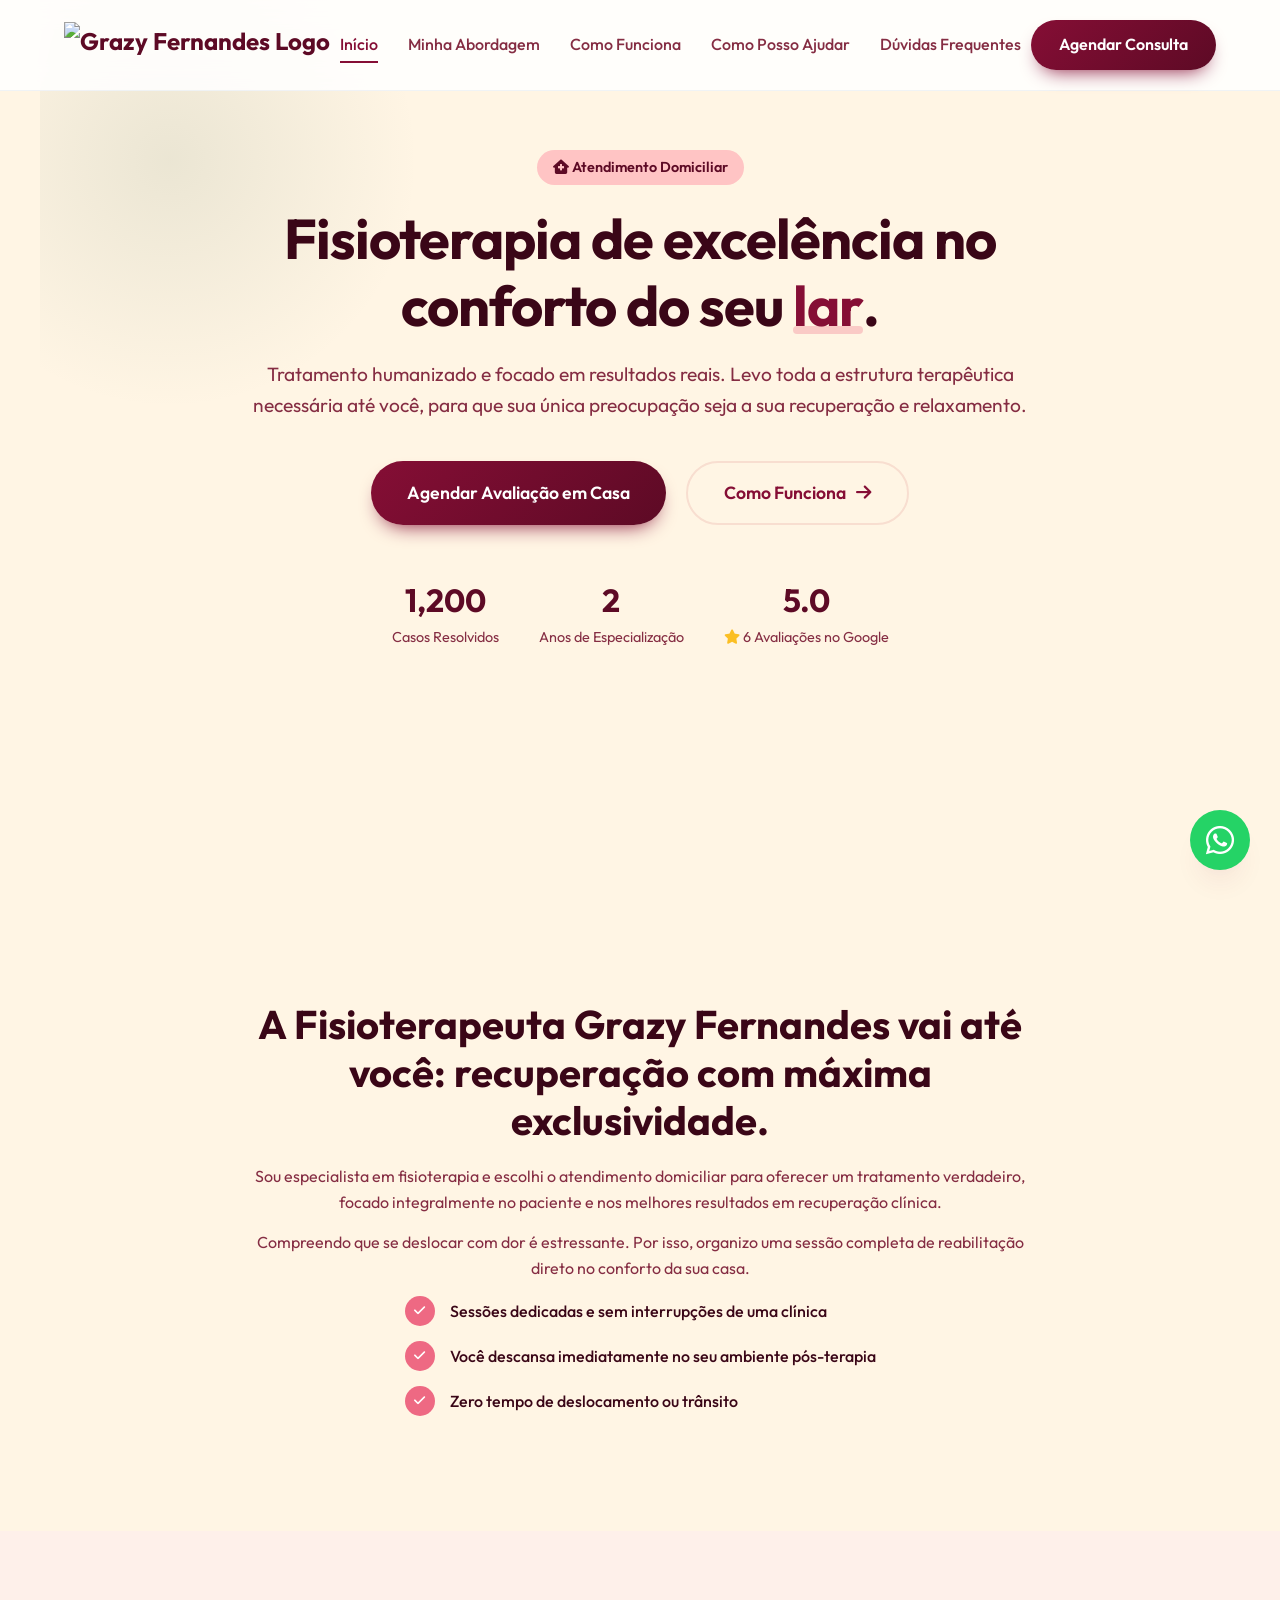
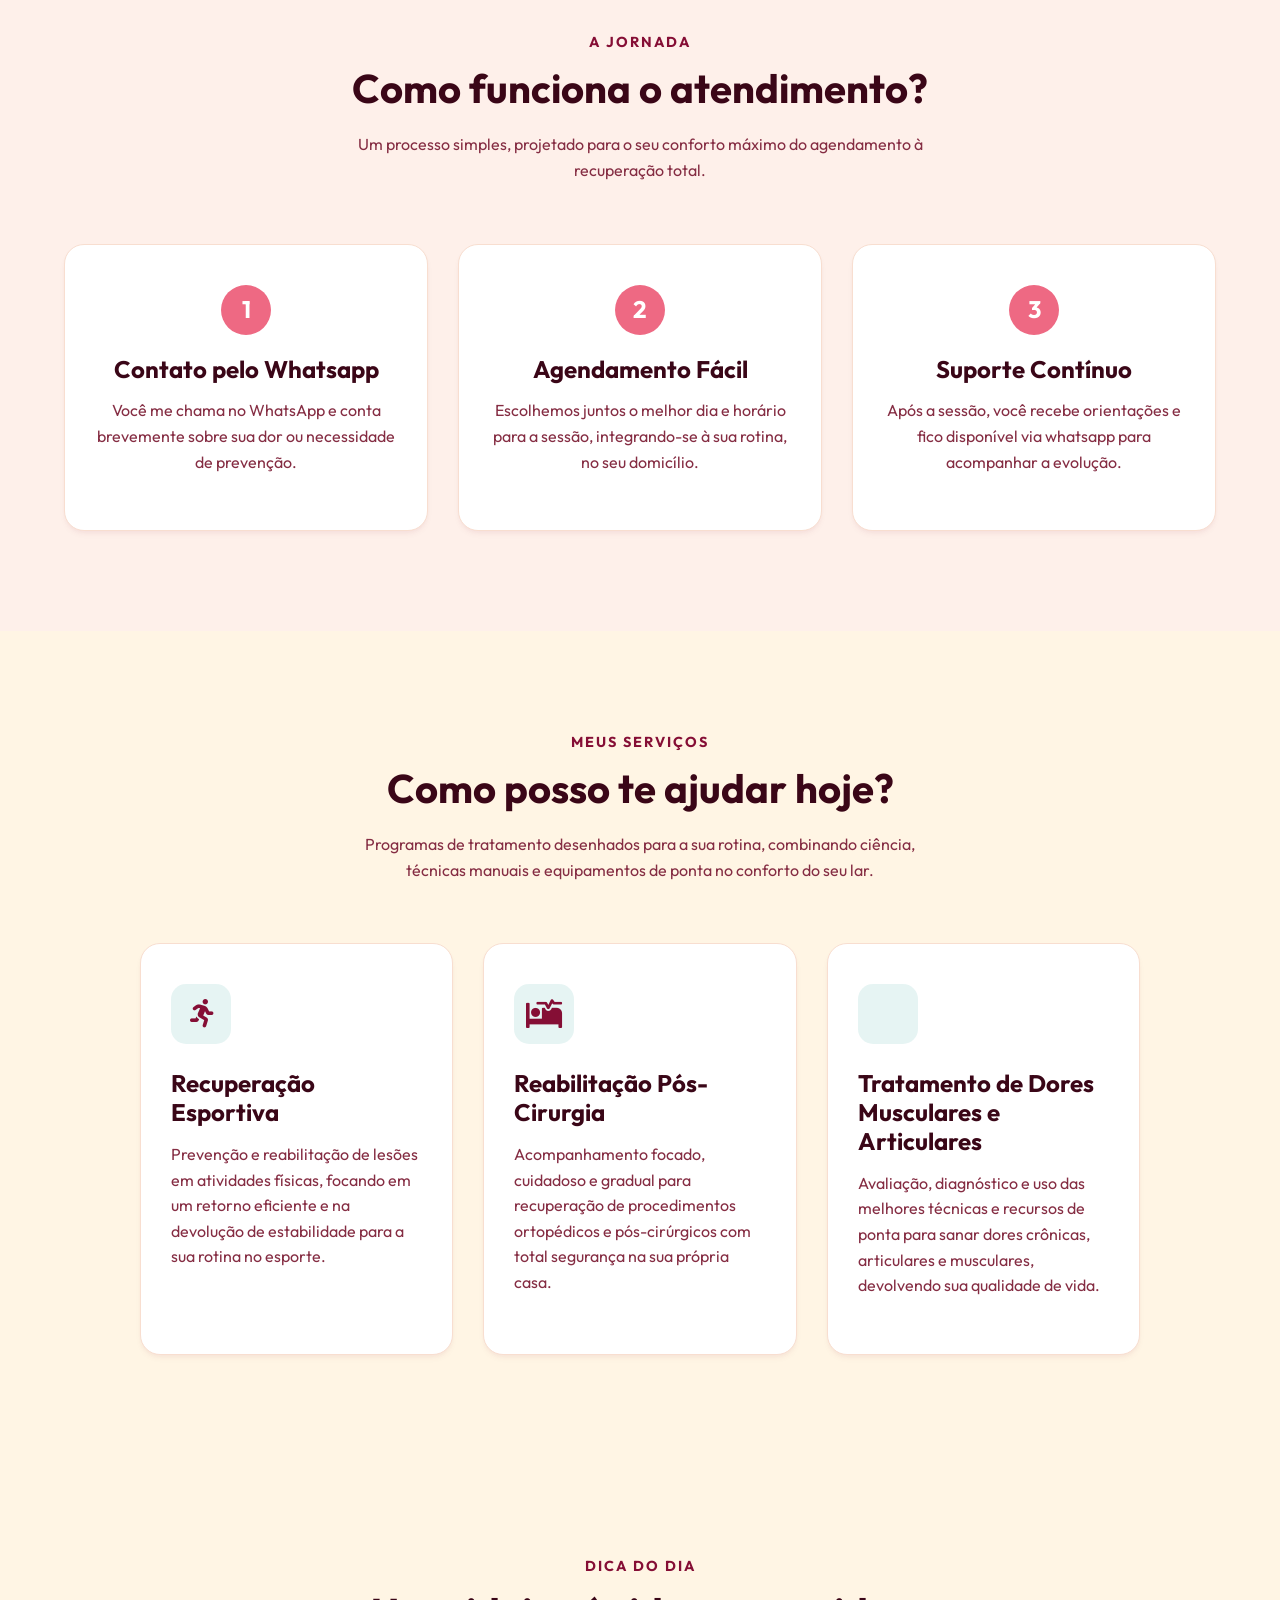
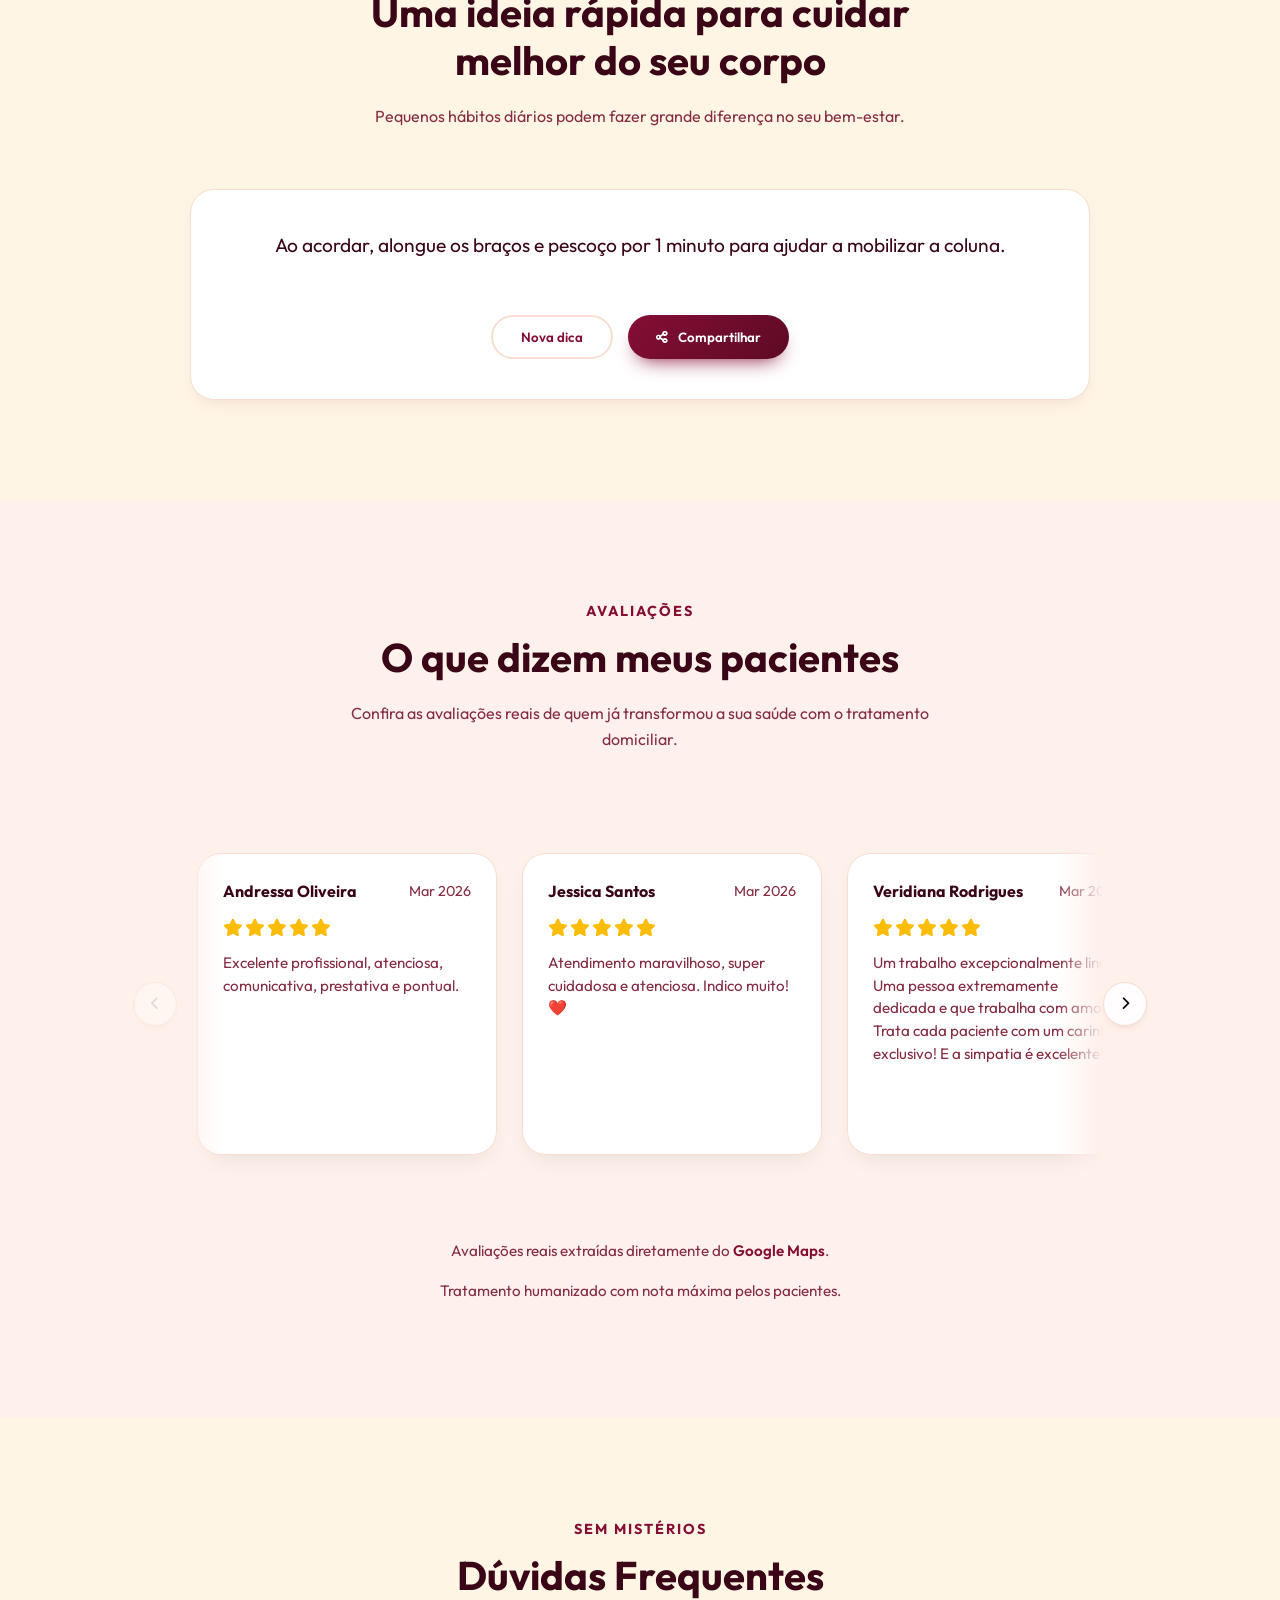
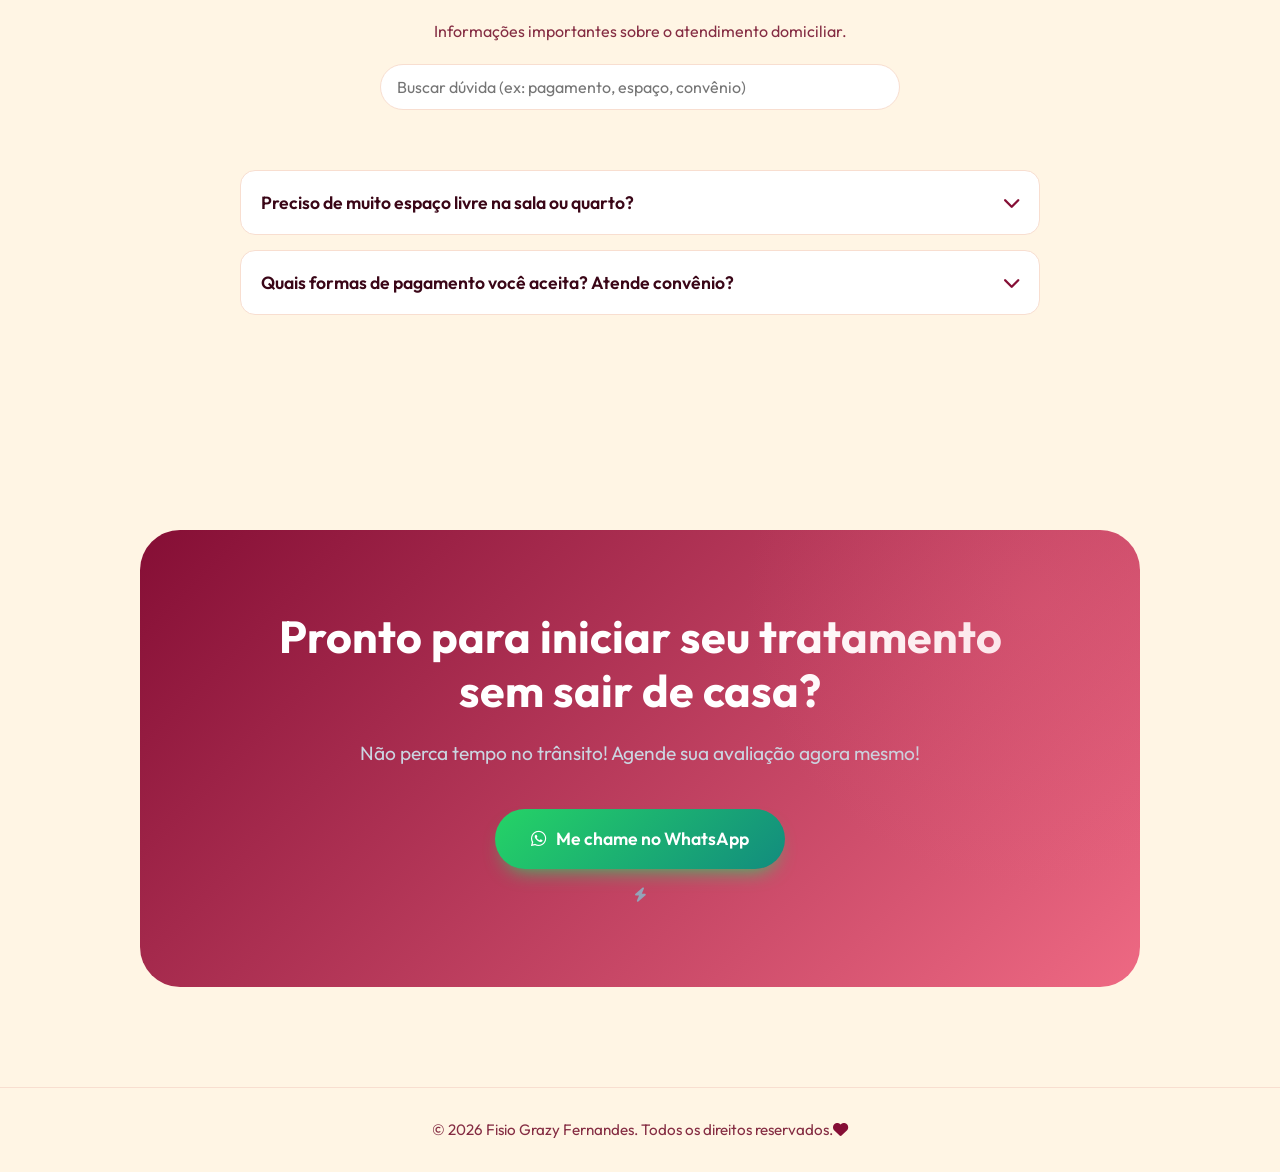
==== commit 913f7ae9: "Refactor: remove dark mode, update color palette to Pink/Red, and update logo placeholder" ====
--- a/index.html
+++ b/index.html
@@ -19,7 +19,7 @@
     <nav class="navbar">
         <div class="nav-container">
             <a href="#" class="logo">
-                <i class="fa-solid fa-leaf"></i> Fisio Grazy Fernandes
+                <img src="logo.png" alt="Grazy Fernandes Logo" class="logo-img">
             </a>
             <div class="nav-links">
                 <a href="#inicio">Início</a>
@@ -29,9 +29,7 @@
                 <a href="#faq">Dúvidas Frequentes</a>
             </div>
             <a href="#contato" class="btn-primary" data-confetti="true">Agendar Consulta</a>
-            <button class="theme-toggle" aria-label="Alternar tema">
-                <i class="fa-solid fa-moon"></i>
-            </button>
+
             <button class="mobile-menu-btn">
                 <i class="fa-solid fa-bars"></i>
             </button>
--- a/style.css
+++ b/style.css
@@ -1,28 +1,23 @@
 /* CSS Variables for consistent theming */
 :root {
-    --primary-color: #798E75;
-    /* Sage green / organic green */
-    --primary-light: #9CB298;
-    --primary-dark: #586B54;
-    --secondary-color: #F3EBE1;
-    /* Warm cream/sand */
-    --accent-color: #D4A373;
-    /* Warm earth tone */
-    --text-main: #4A4036;
-    /* Warm dark brown instead of corporate slate */
-    --text-muted: #8A7F75;
-    --bg-body: #FAF8F5;
-    /* Very warm light off-white */
-    --bg-card: #FFFFFF;
-    --bg-light: #F4F1ED;
-    --border-color: #E8E3DD;
+    --primary-color: #850e35;
+    --primary-light: #ee6983;
+    --primary-dark: #5d0a25;
+    --secondary-color: #ffc4c4;
+    --accent-color: #ee6983;
+    --text-main: #3a0617;
+    --text-muted: #852d43;
+    --bg-body: #fff5e4;
+    --bg-card: #ffffff;
+    --bg-light: #fef0ea;
+    --border-color: #f8ded0;
 
     --transition: all 0.3s cubic-bezier(0.4, 0, 0.2, 1);
-    --shadow-sm: 0 4px 6px -1px rgba(0, 0, 0, 0.05), 0 2px 4px -1px rgba(0, 0, 0, 0.03);
-    --shadow-md: 0 10px 15px -3px rgba(0, 0, 0, 0.05), 0 4px 6px -2px rgba(0, 0, 0, 0.025);
-    --shadow-lg: 0 20px 25px -5px rgba(0, 0, 0, 0.05), 0 10px 10px -5px rgba(0, 0, 0, 0.02);
-    --shadow-hover: 0 25px 50px -12px rgba(13, 148, 136, 0.15);
-    --shadow-glow: 0 0 20px rgba(121, 142, 117, 0.4);
+    --shadow-sm: 0 4px 6px -1px rgba(133, 14, 53, 0.05), 0 2px 4px -1px rgba(133, 14, 53, 0.03);
+    --shadow-md: 0 10px 15px -3px rgba(133, 14, 53, 0.05), 0 4px 6px -2px rgba(133, 14, 53, 0.025);
+    --shadow-lg: 0 20px 25px -5px rgba(133, 14, 53, 0.05), 0 10px 10px -5px rgba(133, 14, 53, 0.02);
+    --shadow-hover: 0 25px 50px -12px rgba(133, 14, 53, 0.15);
+    --shadow-glow: 0 0 20px rgba(133, 14, 53, 0.4);
 }
 
 /* Reset and Base Styles */
@@ -189,7 +184,7 @@
 
 .btn-secondary:hover {
     border-color: var(--primary-color);
-    background-color: rgba(13, 148, 136, 0.05);
+    background-color: rgba(133, 14, 53, 0.05);
 }
 
 .btn-whatsapp {
@@ -873,7 +868,7 @@
 }
 
 .cta-container {
-    background: linear-gradient(135deg, var(--text-main), #8A7F75);
+    background: linear-gradient(135deg, var(--primary-color), var(--primary-light));
     border-radius: 40px;
     padding: 80px 5%;
     display: flex;
@@ -893,7 +888,7 @@
     position: absolute;
     width: 600px;
     height: 600px;
-    background: radial-gradient(circle, rgba(212, 163, 115, 0.2) 0%, rgba(0, 0, 0, 0) 70%);
+    background: radial-gradient(circle, rgba(238, 105, 131, 0.2) 0%, rgba(0, 0, 0, 0) 70%);
     top: -50%;
     right: -20%;
     border-radius: 50%;
@@ -1135,64 +1130,13 @@
   transition: width 0.2s ease;
 }
 
-/* Theme toggle */
-.theme-toggle {
-  width: 44px;
-  height: 44px;
-  border-radius: 50%;
-  border: 1px solid rgba(0,0,0,0.1);
-  background: rgba(255,255,255,0.8);
-  color: var(--text-main);
-  display: flex;
-  align-items: center;
-  justify-content: center;
-  cursor: pointer;
-  transition: var(--transition);
-  margin-left: 10px;
-}
-
-.theme-toggle:hover {
-  transform: translateY(-1px);
-  box-shadow: var(--shadow-sm);
-}
-
-body.dark-mode {
-  --bg-body: #0b0f13;
-  --bg-card: #11181d;
-  --bg-light: #0e1922;
-  --text-main: #f3f4f6;
-  --text-muted: rgba(255,255,255,0.8);
-  --border-color: rgba(255,255,255,0.12);
-  --primary-color: #6adea8;
-  --primary-light: #8be5b9;
-  --primary-dark: #3d7f67;
-  --secondary-color: rgba(255, 255, 255, 0.08);
-  --shadow-sm: 0 4px 8px rgba(0,0,0,0.4);
-  --shadow-md: 0 10px 20px rgba(0,0,0,0.4);
-  --shadow-hover: 0 20px 30px rgba(0,0,0,0.4);
-  --shadow-glow: 0 0 15px rgba(106, 222, 168, 0.4);
-}
-
-body.dark-mode .navbar {
-  background: rgba(10, 14, 18, 0.85);
-  border-bottom-color: rgba(255,255,255,0.1);
-}
-
-body.dark-mode .btn-primary {
-  box-shadow: 0 10px 20px -10px rgba(106, 222, 168, 0.4);
-}
-
-body.dark-mode .btn-secondary {
-  border-color: rgba(255,255,255,0.2);
-}
-
-body.dark-mode .btn-secondary:hover {
-  background-color: rgba(106, 222, 168, 0.12);
-}
-
-body.dark-mode .cta-container {
-  background: linear-gradient(135deg, rgba(25, 30, 40, 0.95), rgba(15, 20, 30, 0.95));
-}
+.logo-img {
+    height: 45px;
+    width: auto;
+    object-fit: contain;
+}
+
+
 
 .tips-card {
   max-width: 900px;
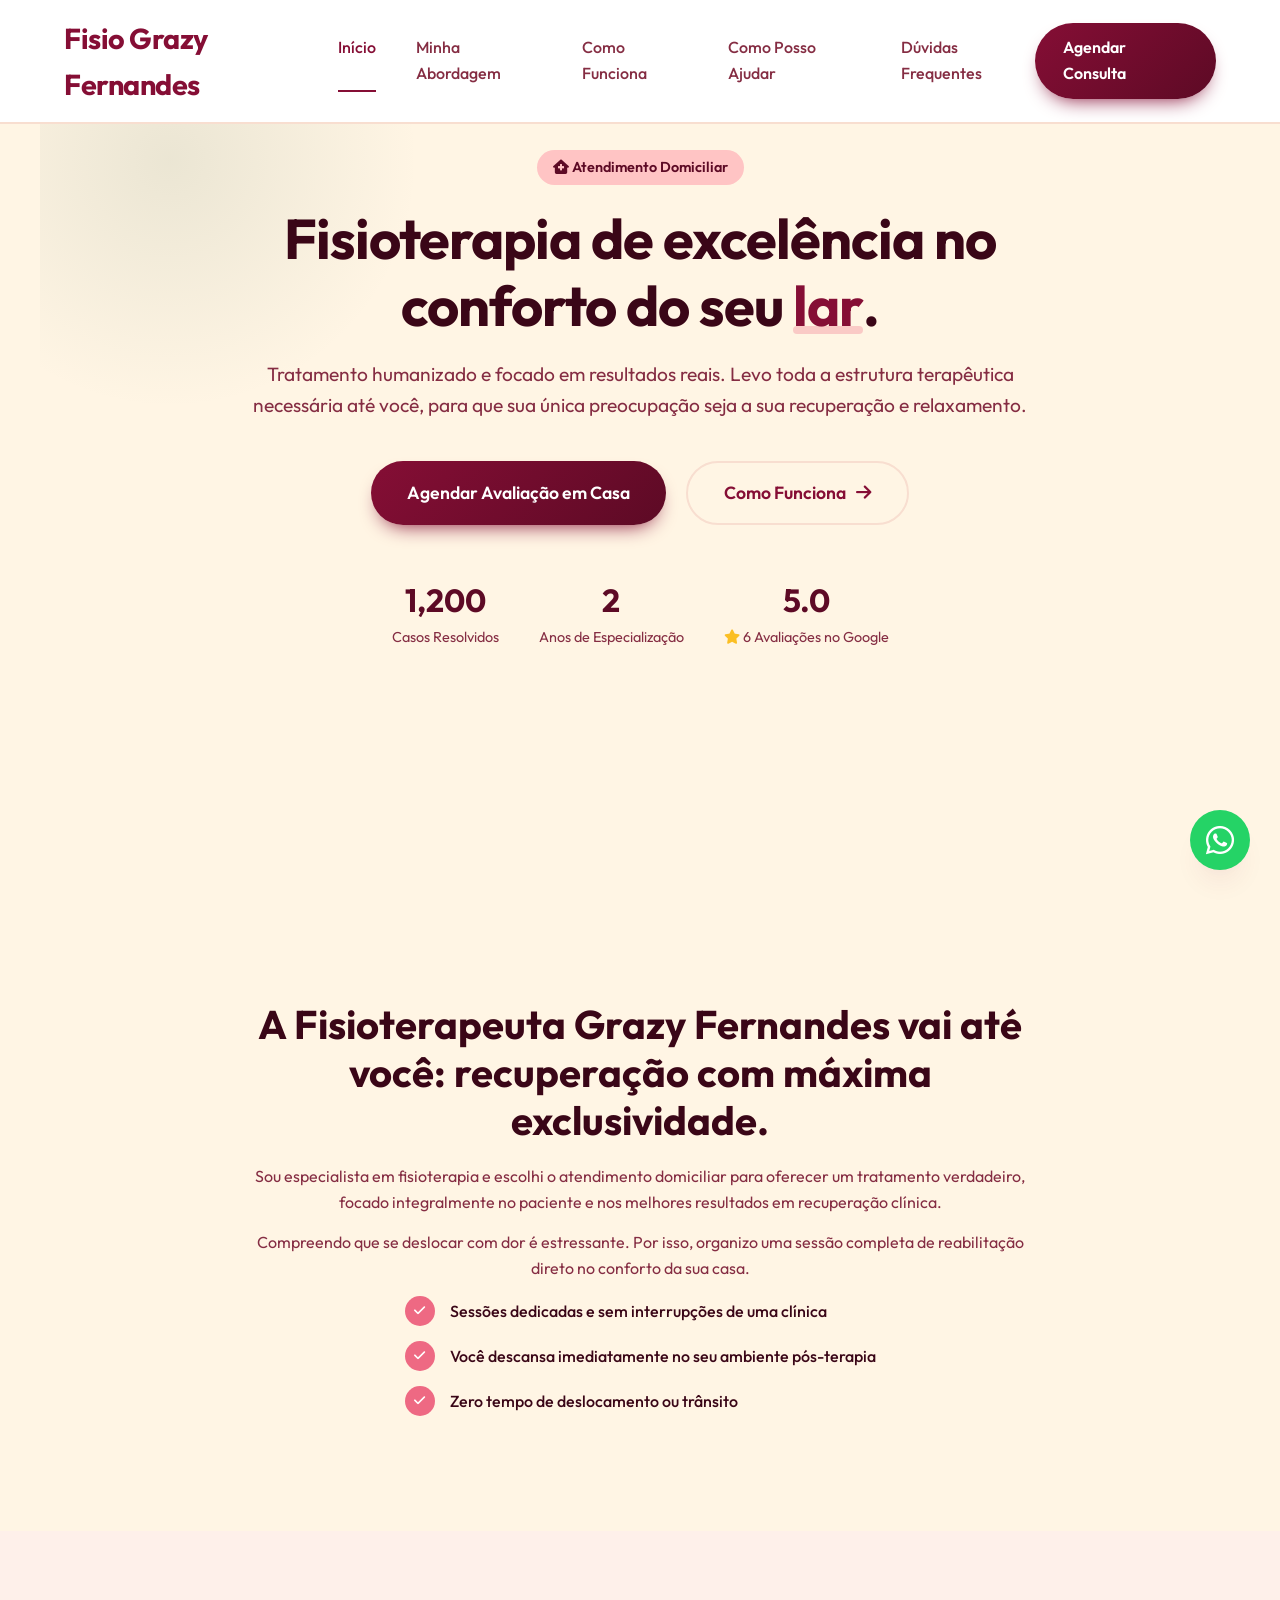
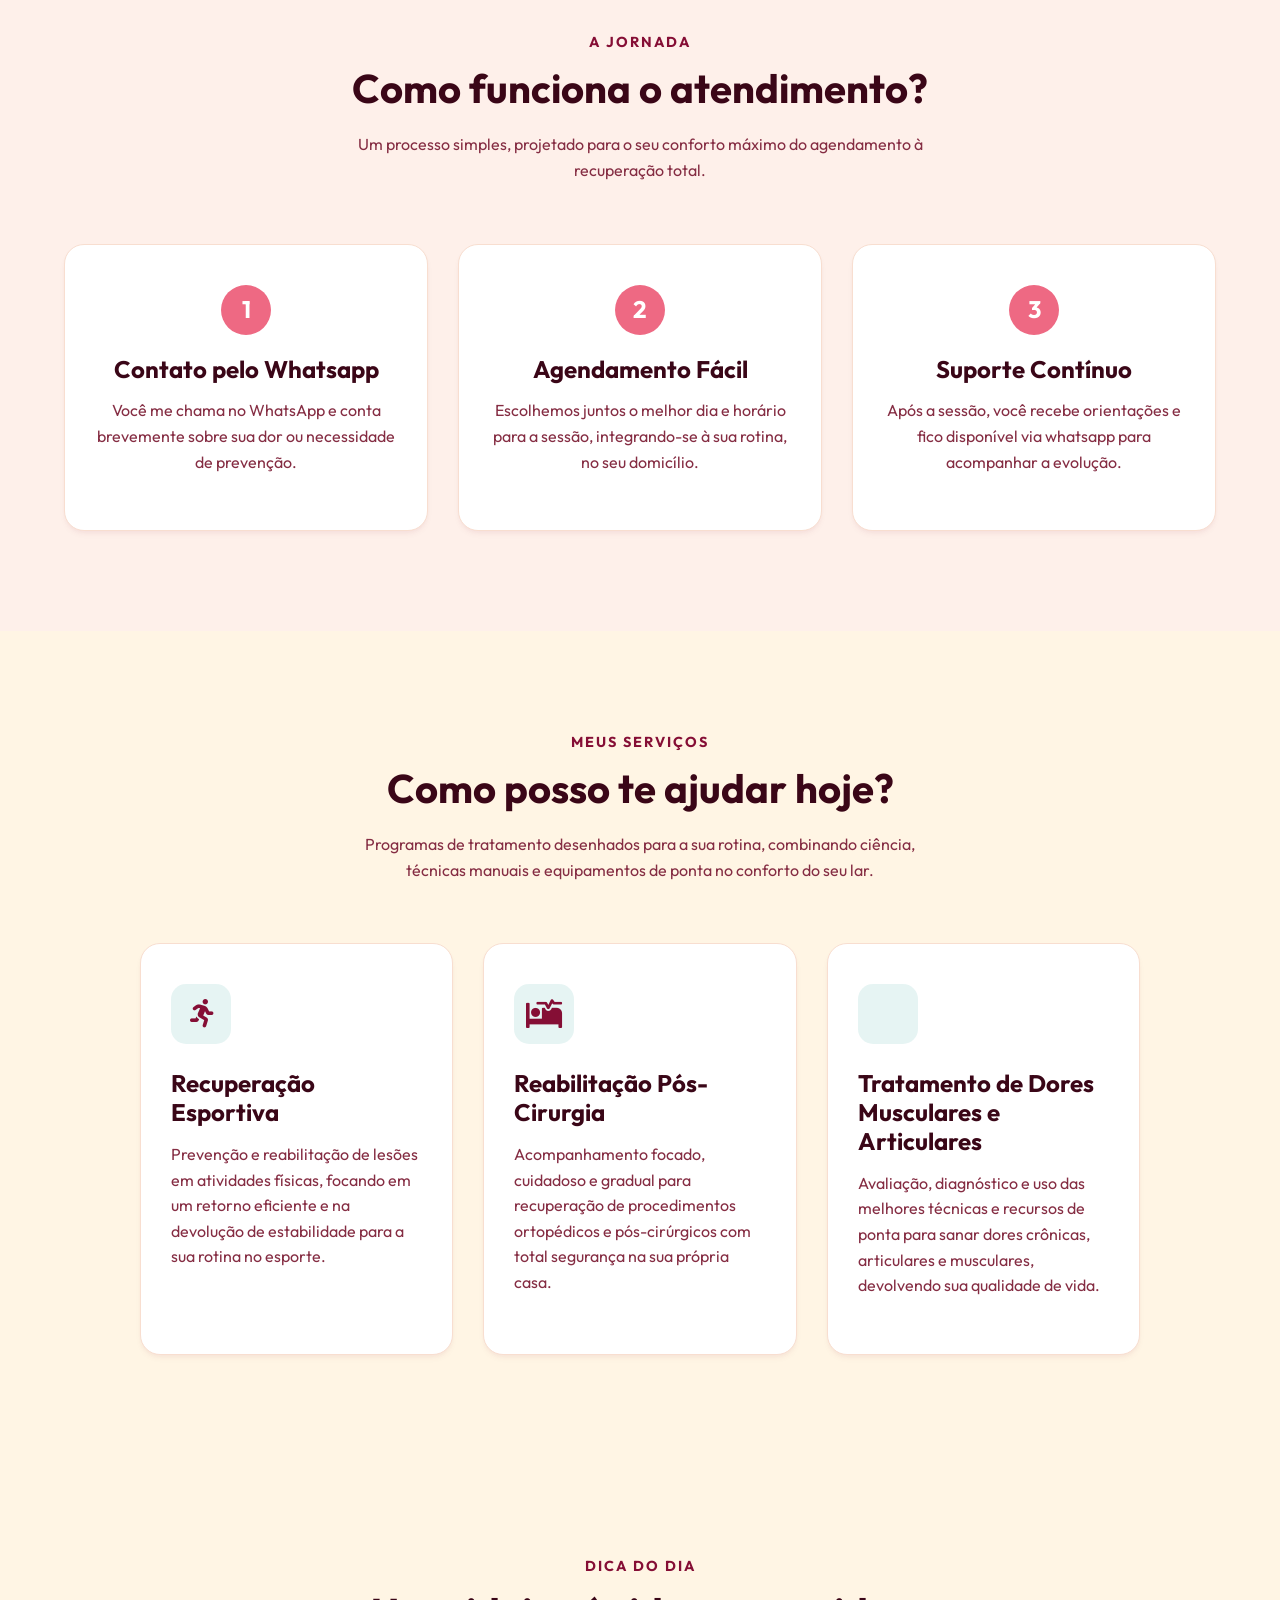
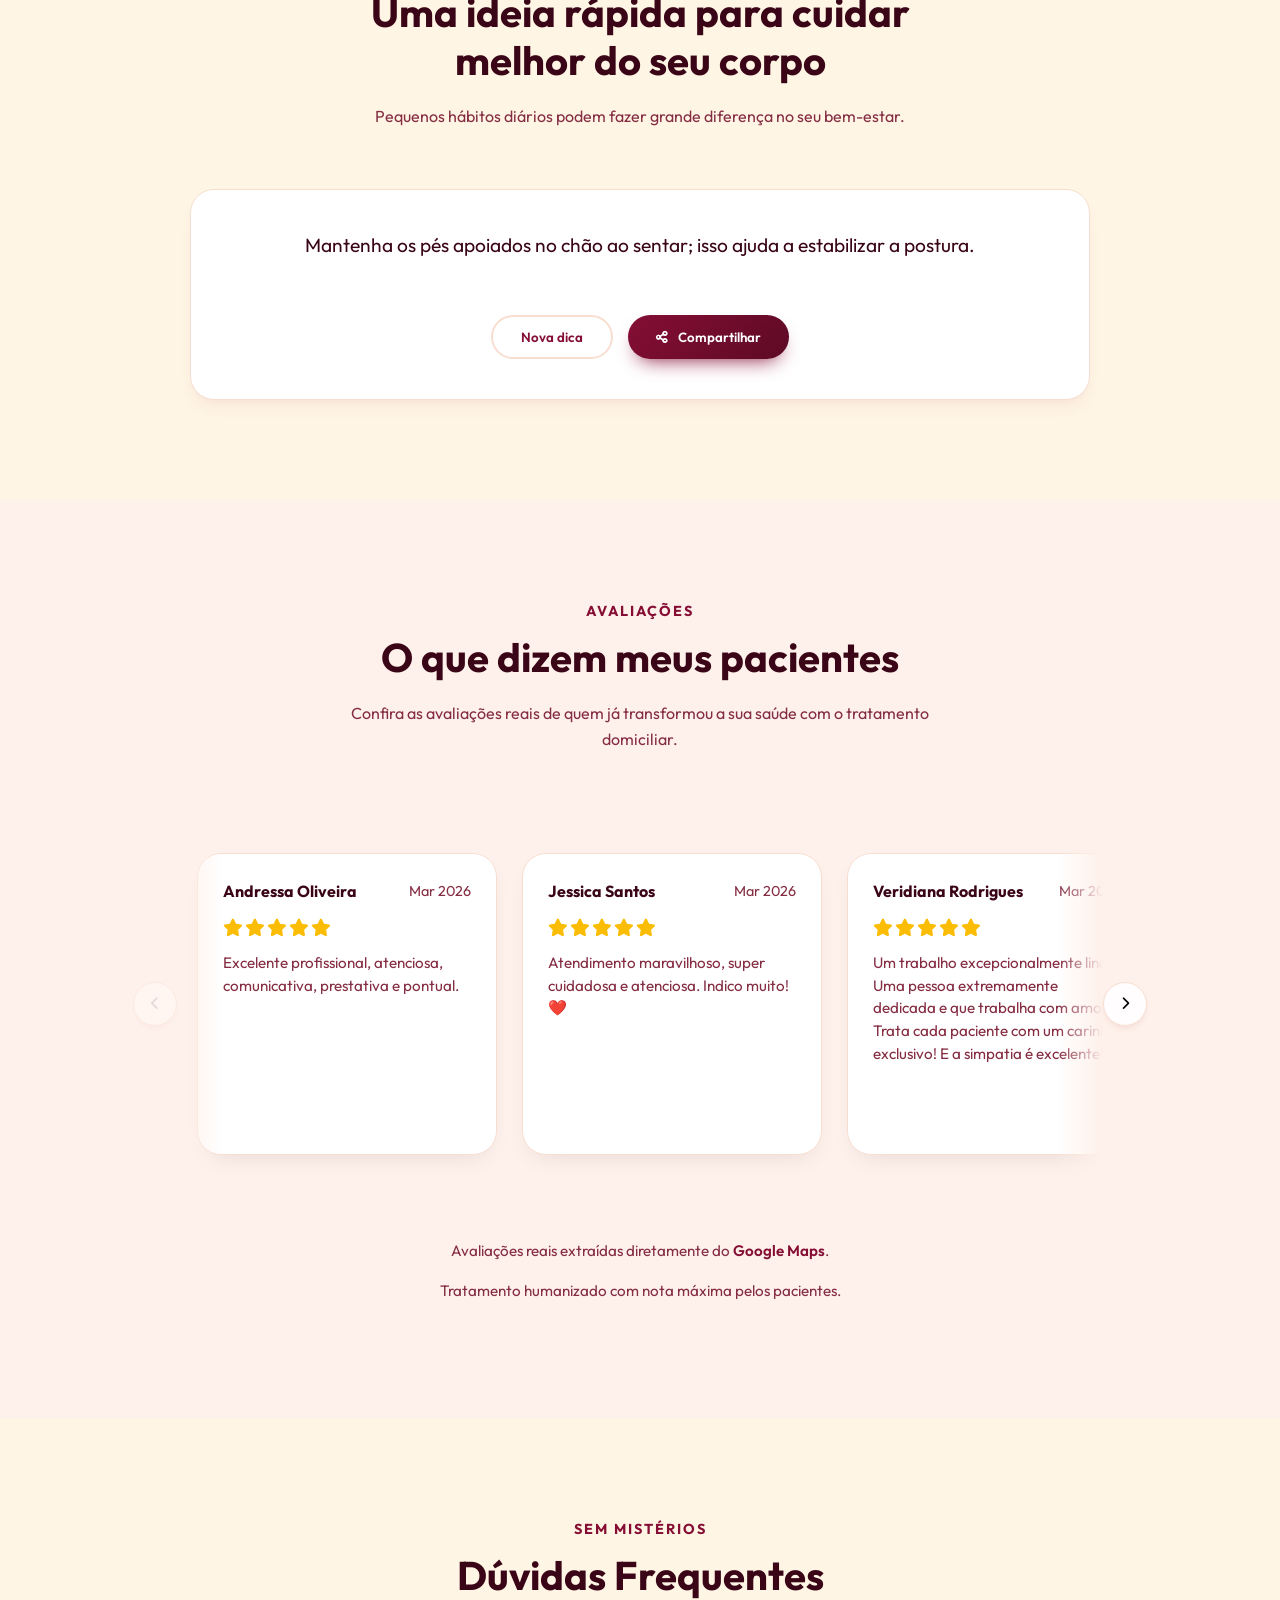
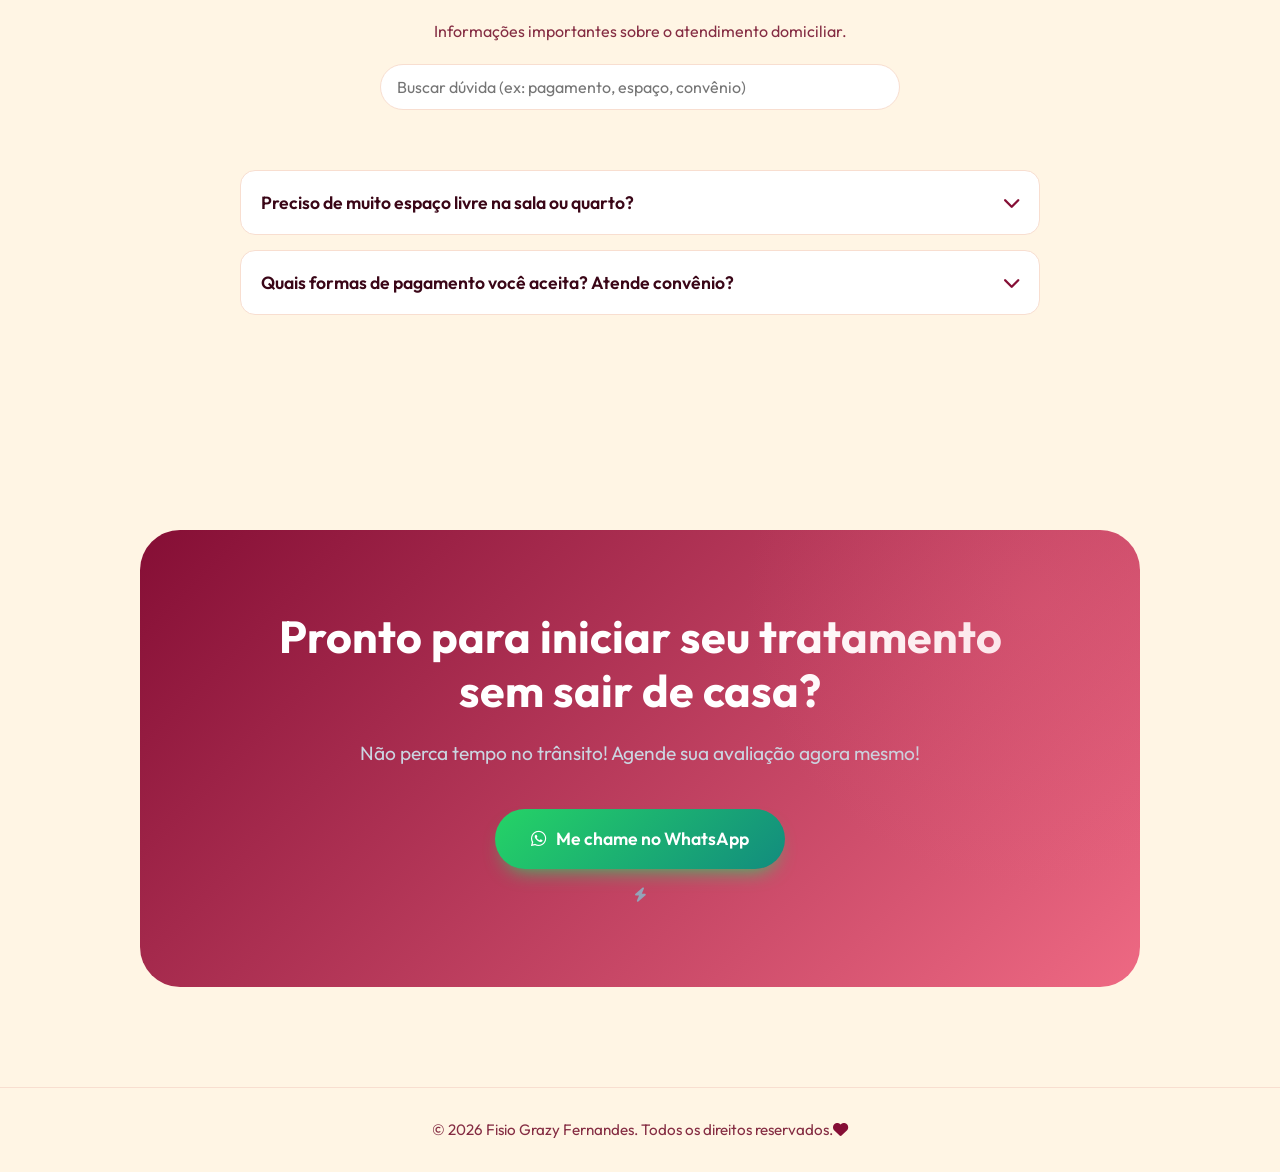
==== commit cd388060: "UI: Revert to text-based logo and reset navbar dimensions" ====
--- a/index.html
+++ b/index.html
@@ -19,7 +19,7 @@
     <nav class="navbar">
         <div class="nav-container">
             <a href="#" class="logo">
-                <img src="logo.png" alt="Grazy Fernandes Logo" class="logo-img">
+                Fisio Grazy Fernandes
             </a>
             <div class="nav-links">
                 <a href="#inicio">Início</a>
--- a/style.css
+++ b/style.css
@@ -205,28 +205,30 @@
     font-size: 1.1rem;
 }
 
-/* Navbar */
 .navbar {
     position: fixed;
     top: 0;
     left: 0;
     width: 100%;
-    padding: 20px 5%;
-    background: rgba(255, 255, 255, 0.85);
-    backdrop-filter: blur(12px);
-    -webkit-backdrop-filter: blur(12px);
+    padding: 15px 5%;
+    background: rgba(255, 255, 255, 0.98);
+    backdrop-filter: blur(15px);
+    -webkit-backdrop-filter: blur(15px);
     z-index: 1000;
     transition: var(--transition);
-    border-bottom: 1px solid rgba(226, 232, 240, 0.5);
+    border-bottom: 2px solid var(--border-color);
+    display: flex;
+    align-items: center;
 }
 
 .navbar.scrolled {
-    padding: 15px 5%;
-    box-shadow: var(--shadow-sm);
+    padding: 10px 5%;
+    box-shadow: var(--shadow-md);
 }
 
 .nav-container {
     max-width: 1200px;
+    width: 100%;
     margin: 0 auto;
     display: flex;
     justify-content: space-between;
@@ -234,13 +236,12 @@
 }
 
 .logo {
-    font-size: 1.5rem;
+    font-size: 1.8rem;
     font-weight: 700;
-    color: var(--primary-dark);
-    display: flex;
-    align-items: center;
-    gap: 10px;
-}
+    color: var(--primary-color);
+    letter-spacing: -0.5px;
+}
+
 
 .logo i {
     color: var(--primary-light);
@@ -248,7 +249,7 @@
 
 .nav-links {
     display: flex;
-    gap: 30px;
+    gap: 40px; /* Mais espaço entre os itens do menu */
 }
 
 .nav-links a {
@@ -1130,10 +1131,13 @@
   transition: width 0.2s ease;
 }
 
-.logo-img {
-    height: 45px;
-    width: auto;
-    object-fit: contain;
+@media (max-width: 768px) {
+    .navbar {
+        padding: 10px 5%;
+    }
+    .logo {
+        font-size: 1.4rem;
+    }
 }
 
 
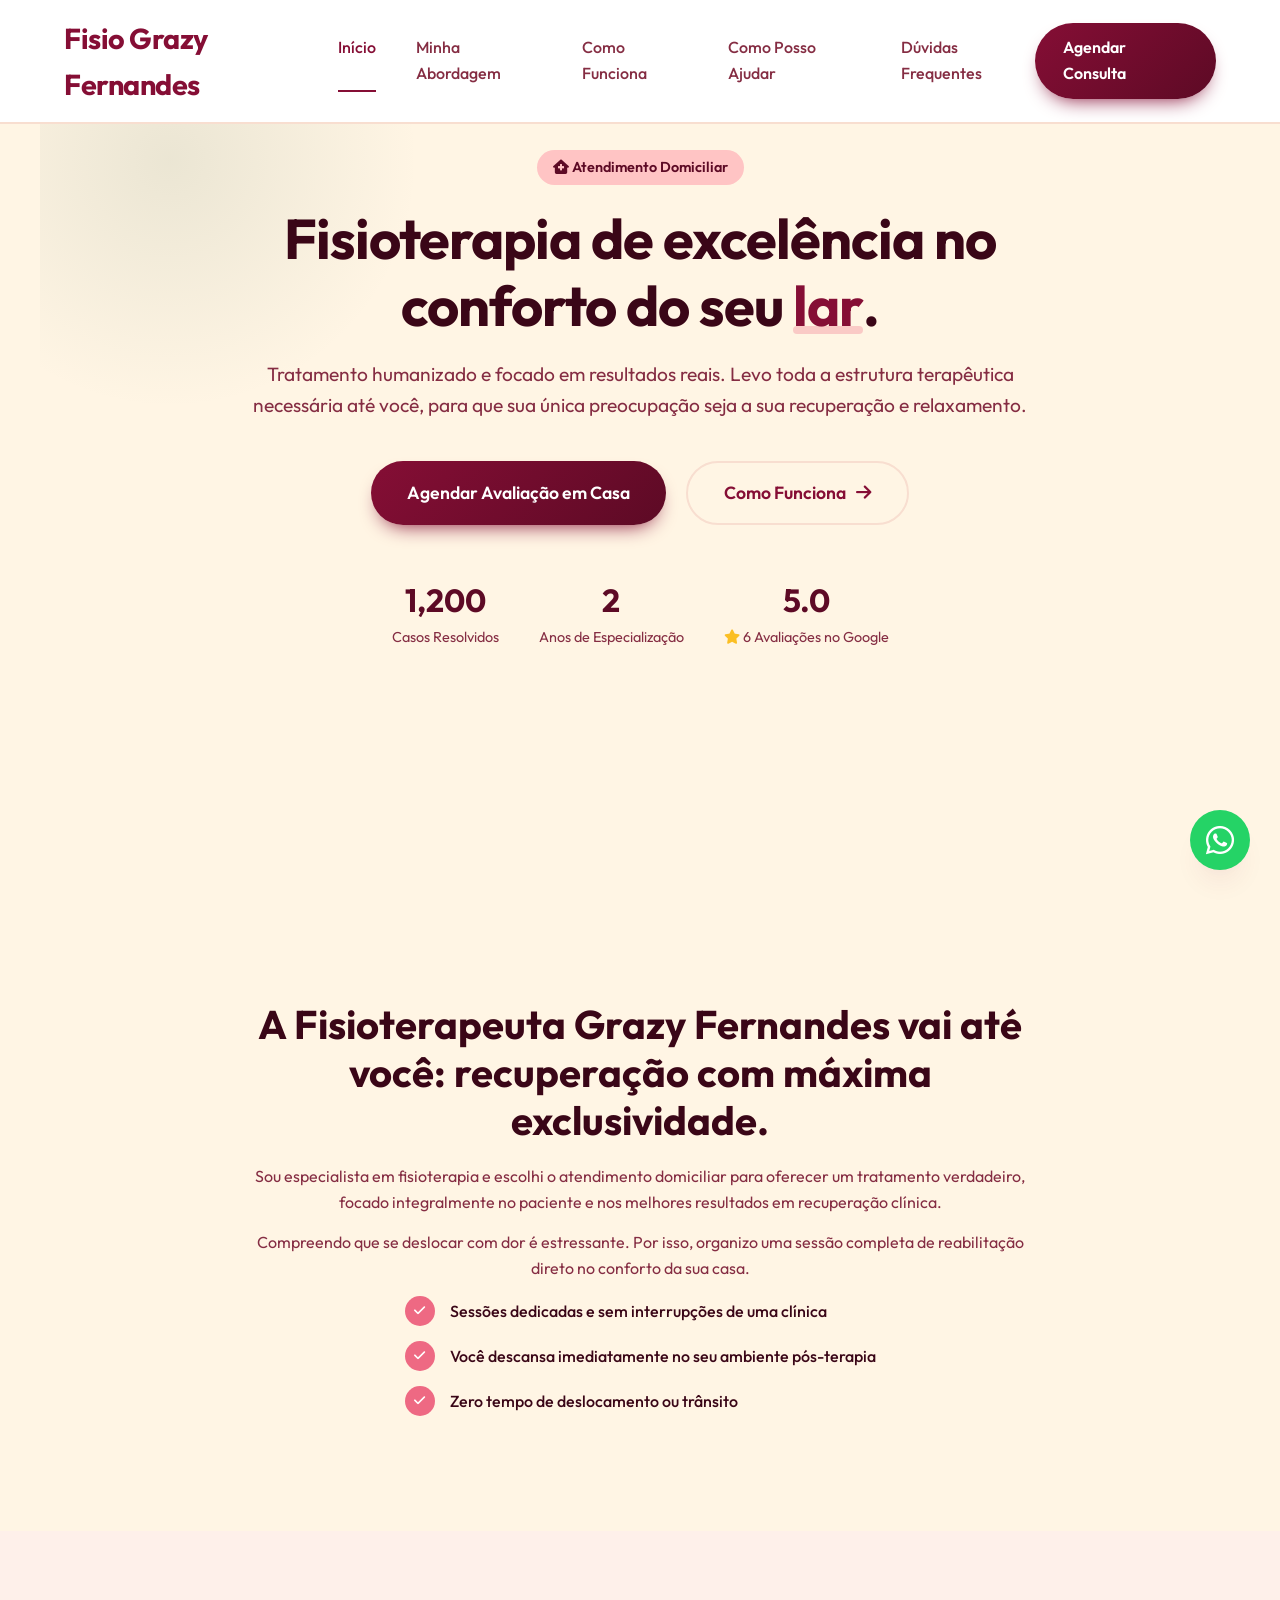
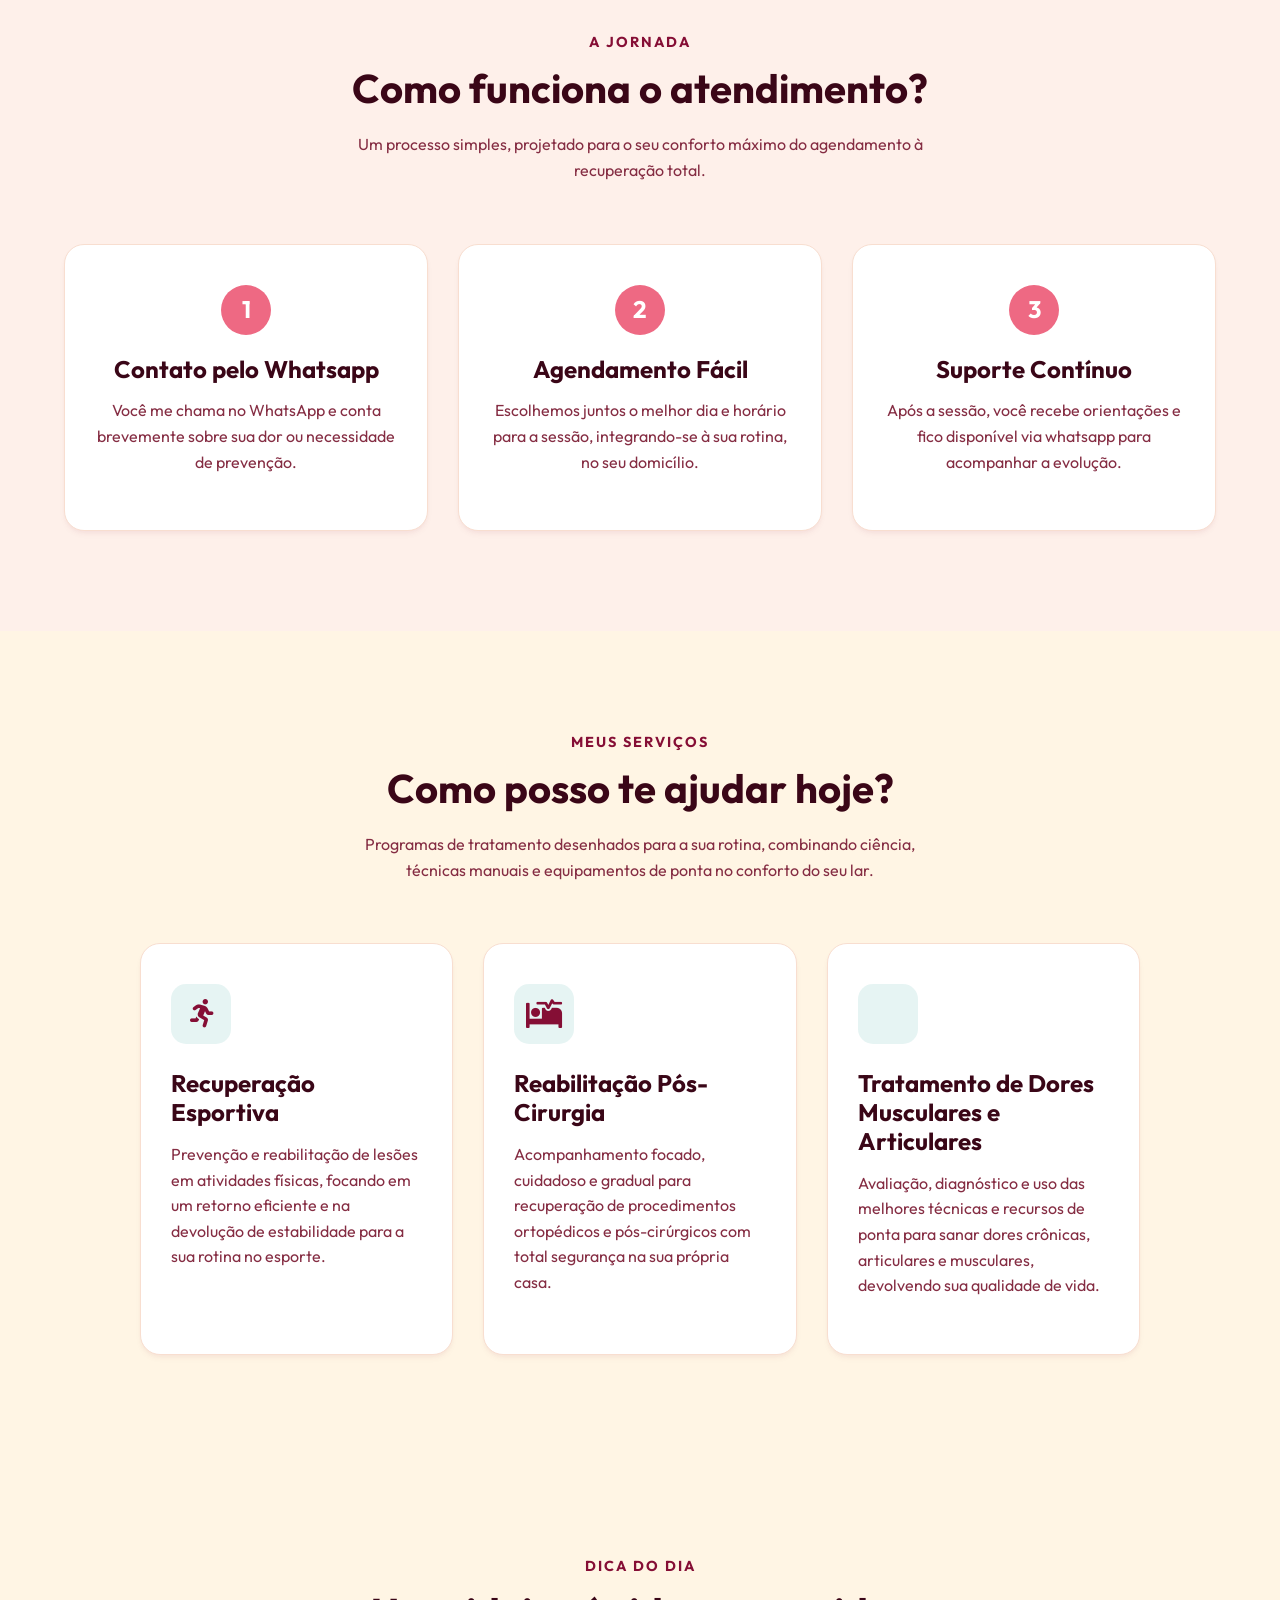
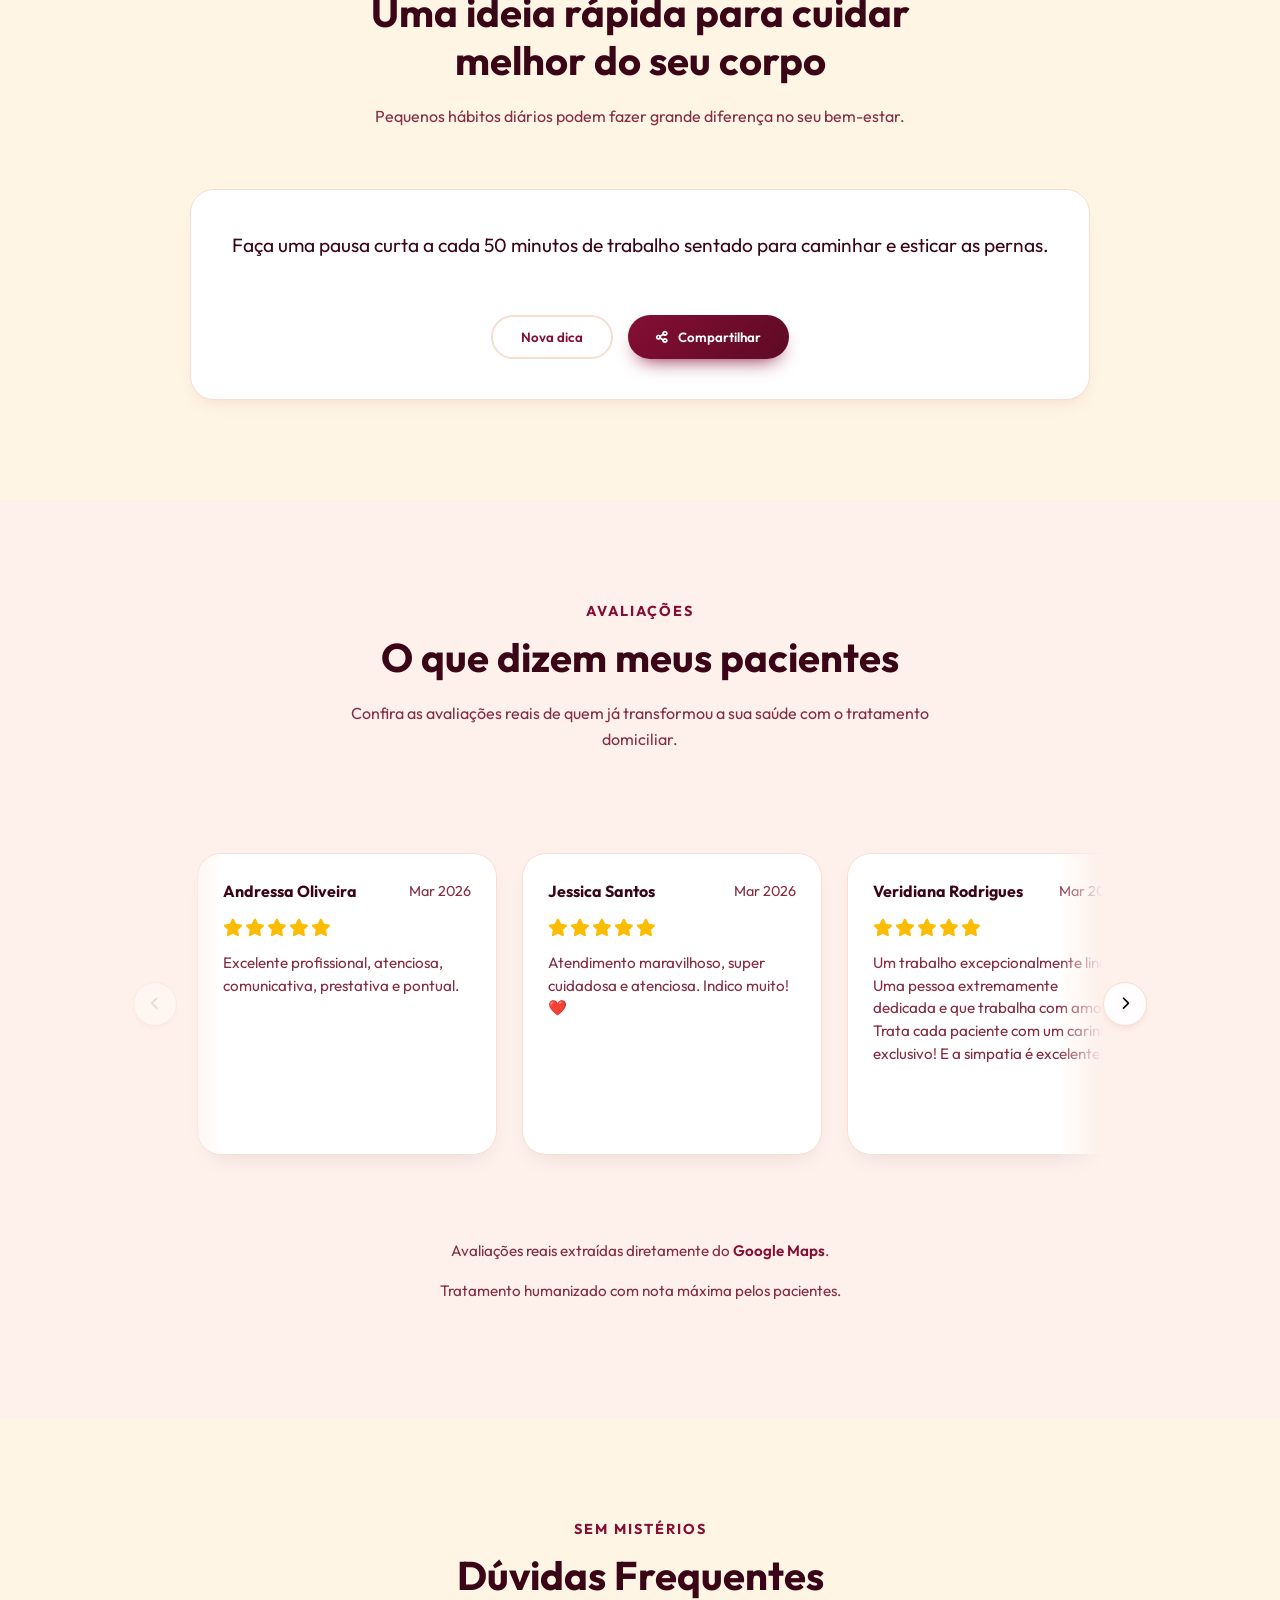
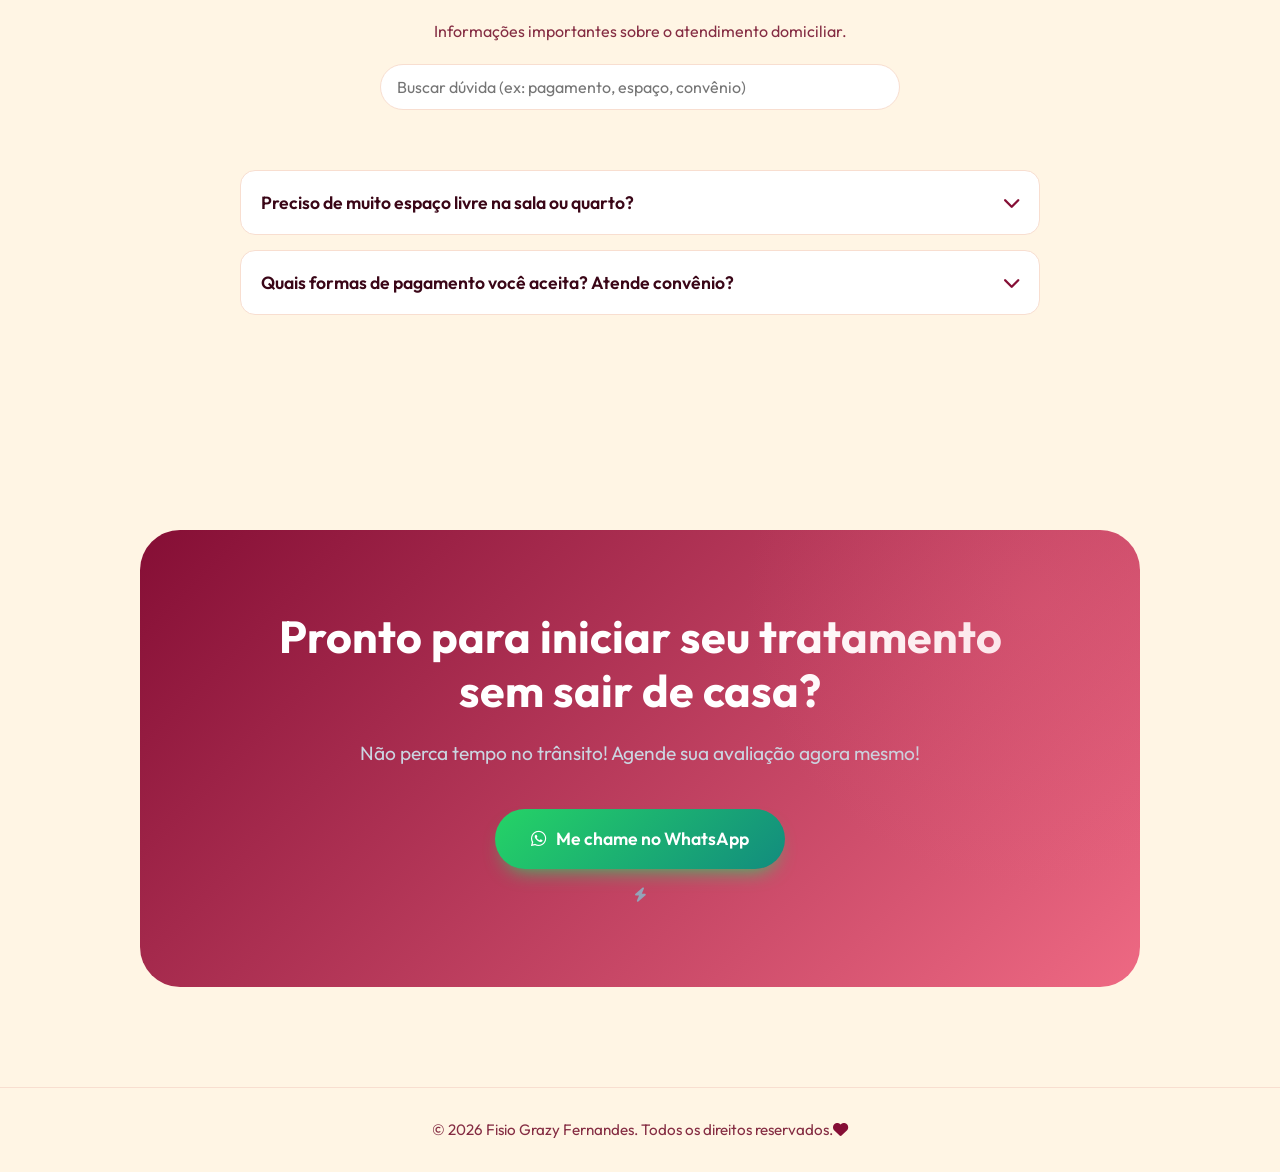
==== commit 10d24f2b: "feat: implementar limpeza de cache e versionamento para dispositivos Apple" ====
--- a/index.html
+++ b/index.html
@@ -11,7 +11,15 @@
     <link rel="preconnect" href="https://fonts.gstatic.com" crossorigin>
     <link href="https://fonts.googleapis.com/css2?family=Outfit:wght@300;400;500;600;700&display=swap" rel="stylesheet">
     <link href="https://cdnjs.cloudflare.com/ajax/libs/font-awesome/6.0.0/css/all.min.css" rel="stylesheet">
-    <link rel="stylesheet" href="style.css">
+    
+    <!-- Cache Control -->
+    <meta http-equiv="cache-control" content="no-cache, must-revalidate, post-check=0, pre-check=0">
+    <meta http-equiv="cache-control" content="max-age=0">
+    <meta http-equiv="expires" content="0">
+    <meta http-equiv="expires" content="Tue, 01 Jan 1980 1:00:00 GMT">
+    <meta http-equiv="pragma" content="no-cache">
+
+    <link rel="stylesheet" href="style.css?v=1.0.1">
 </head>
 
 <body>
@@ -272,7 +280,8 @@
     <canvas id="confetti-canvas" class="confetti-canvas" aria-hidden="true"></canvas>
 
     <!-- Script para Automação de Avaliações (Opcional - Ver instruções no console) -->
-    <script src="script.js"></script>
+    <!-- Script with Cache Busting -->
+    <script src="script.js?v=1.0.1"></script>
     <!-- Adicione aqui o script do Trustindex ou Elfsight quando tiver a chave -->
 </body>
 
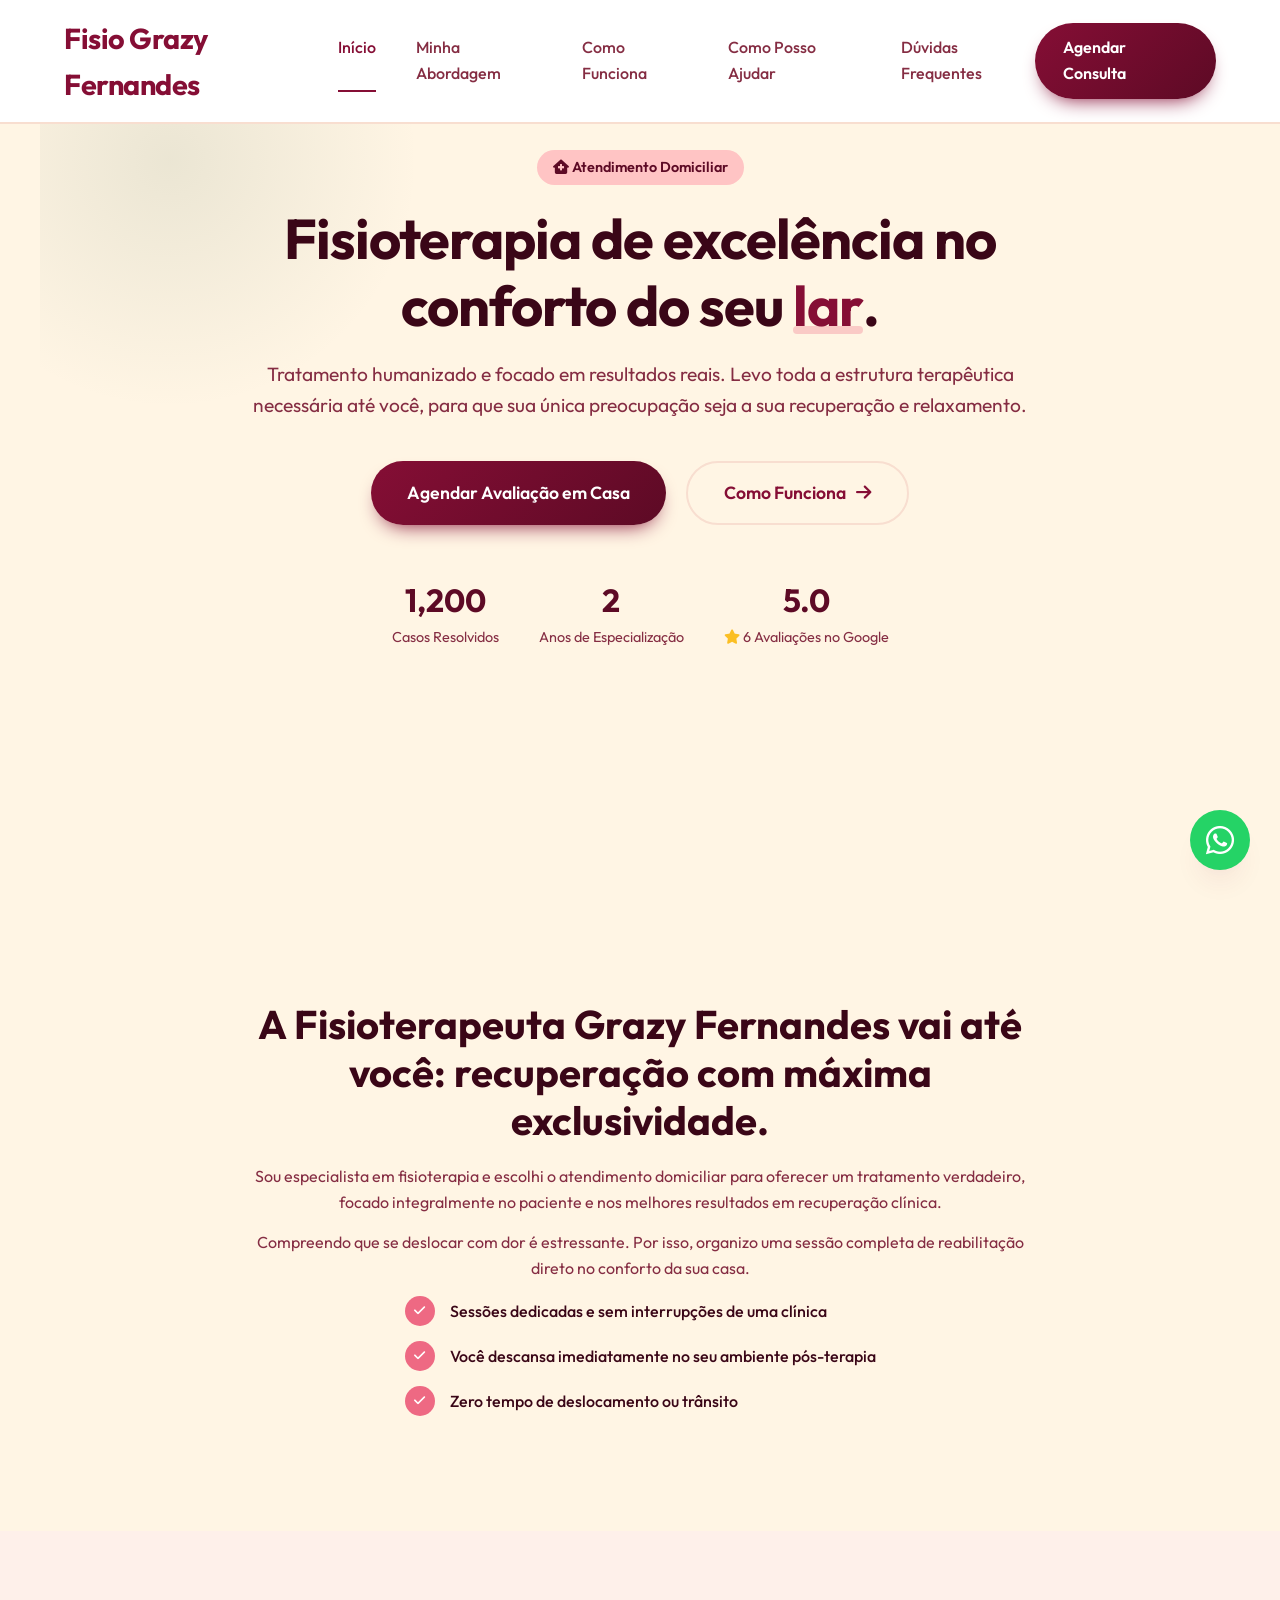
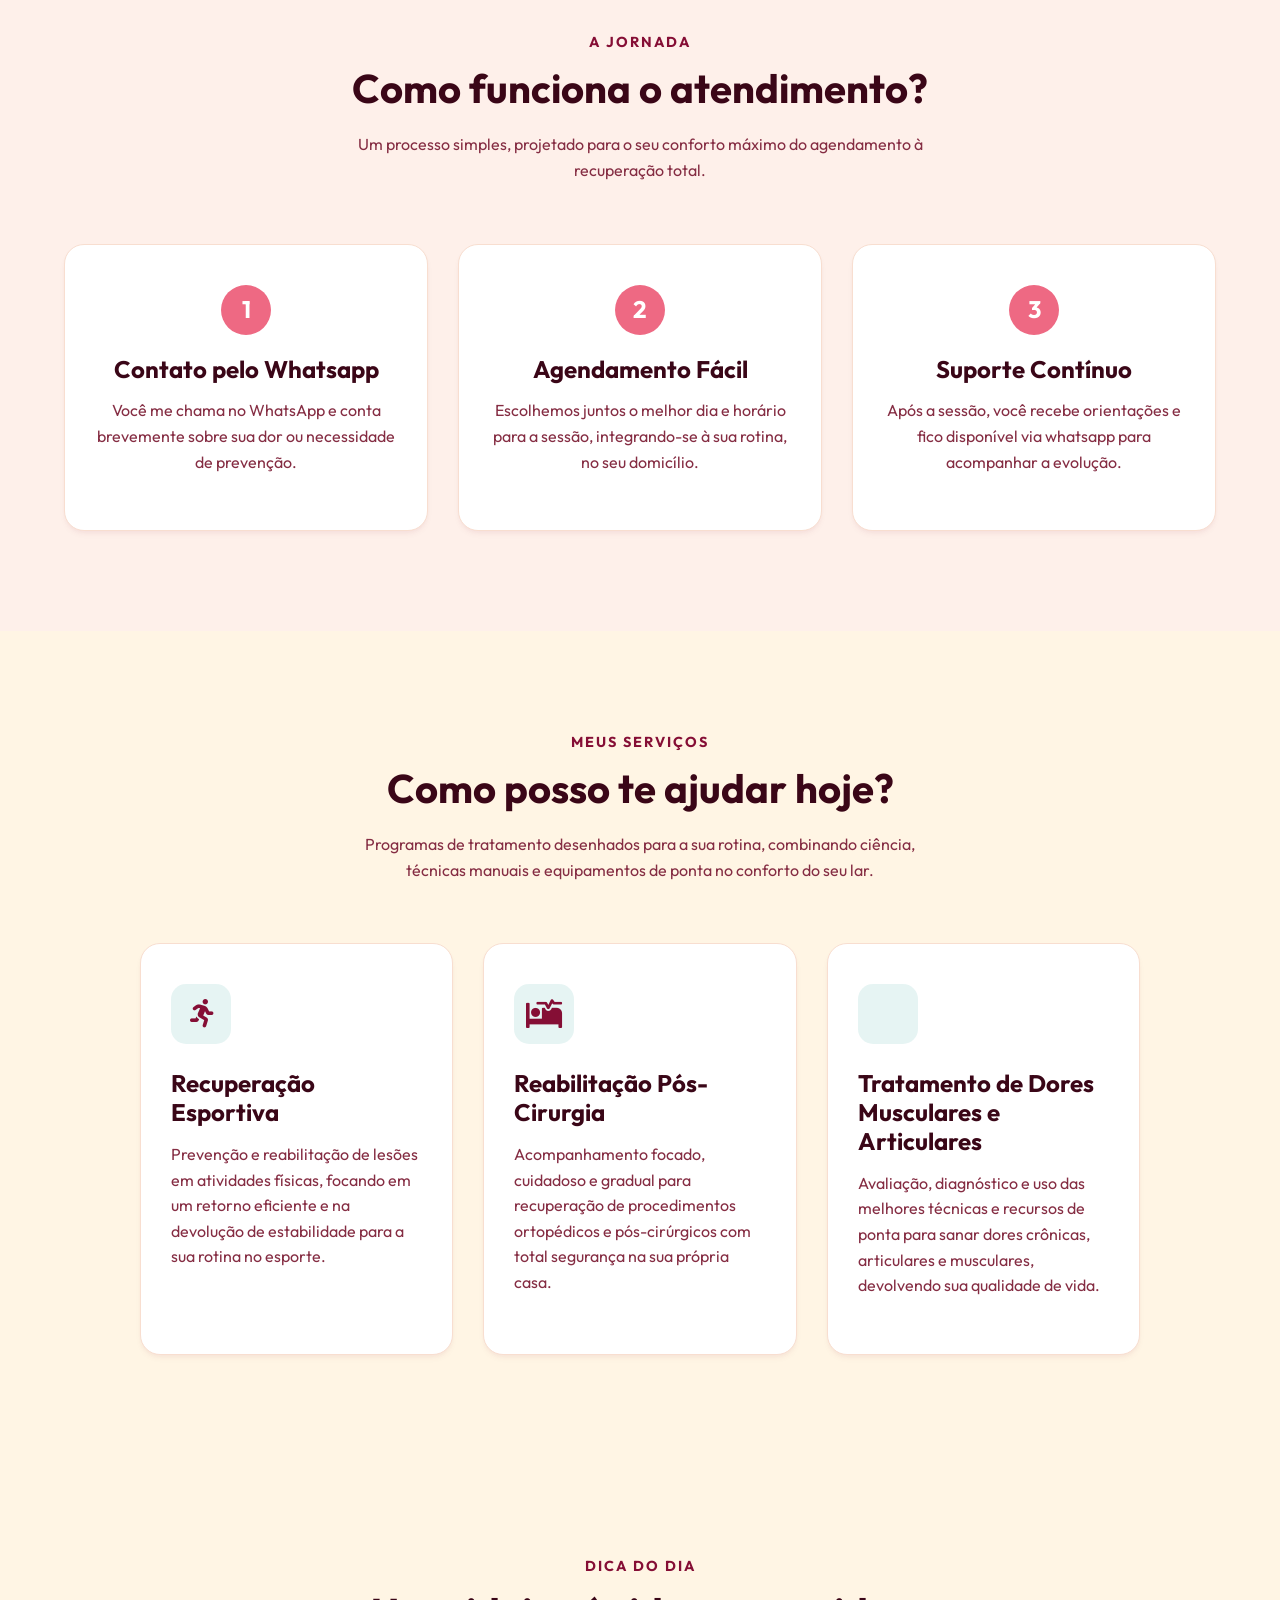
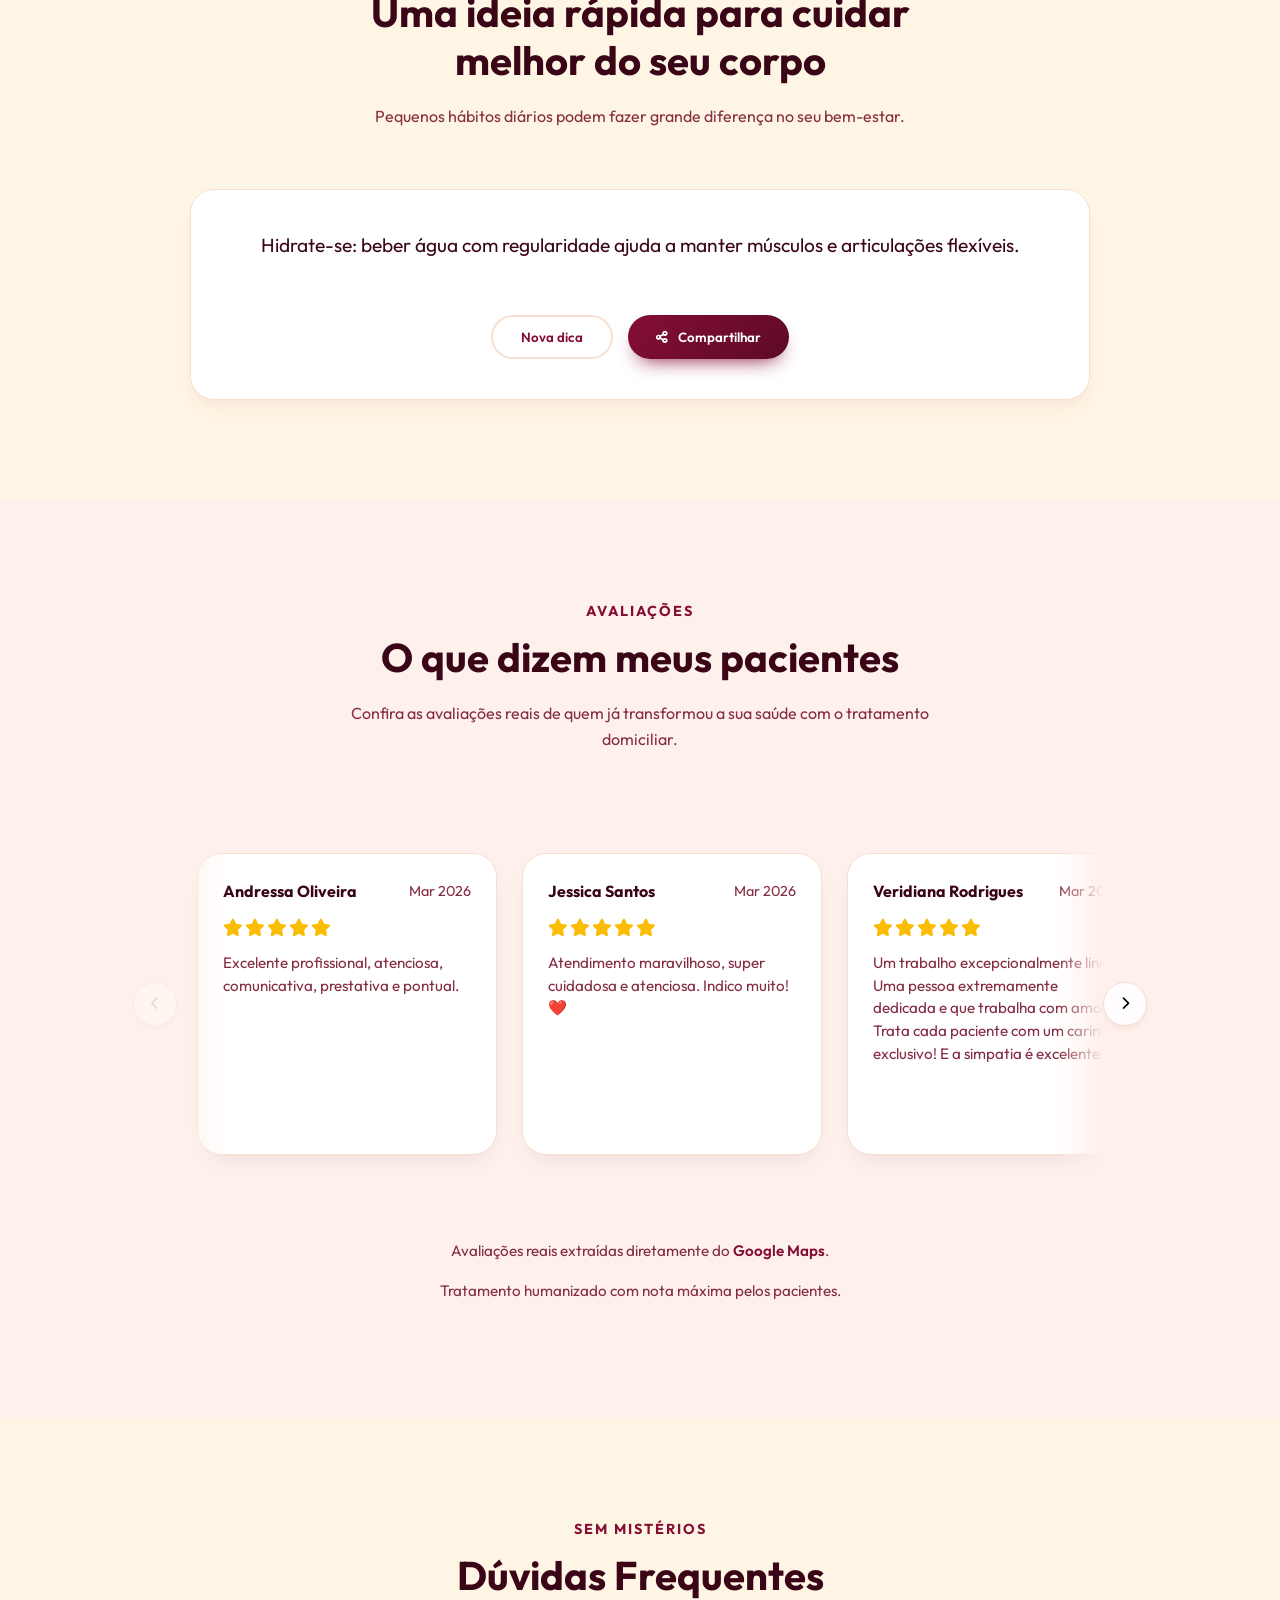
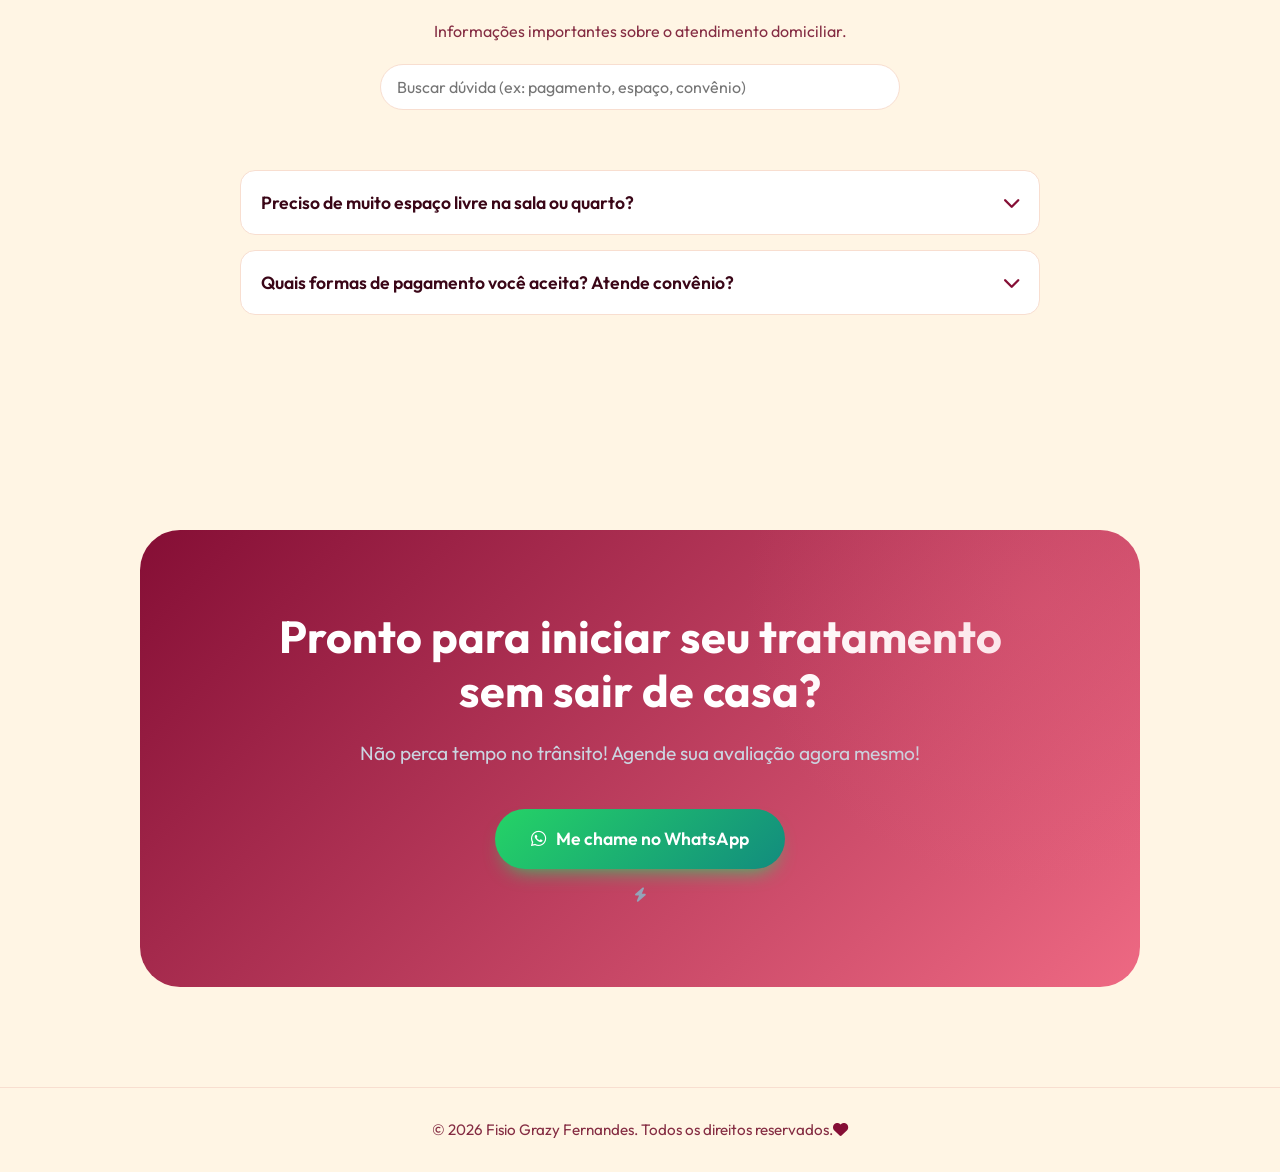
==== commit 005dc159: "feat: update Google Tag to AW-18011739721 and add conversion snippet to thank you page" ====
--- a/index.html
+++ b/index.html
@@ -2,6 +2,15 @@
 <html lang="pt-BR">
 
 <head>
+    <!-- Google tag (gtag.js) -->
+    <script async src="https://www.googletagmanager.com/gtag/js?id=AW-18011739721"></script>
+    <script>
+      window.dataLayer = window.dataLayer || [];
+      function gtag(){dataLayer.push(arguments);}
+      gtag('js', new Date());
+
+      gtag('config', 'AW-18011739721');
+    </script>
     <meta charset="UTF-8">
     <meta name="viewport" content="width=device-width, initial-scale=1.0">
     <title>Fisio Grazy Fernandes | Fisioterapia em Casa</title>
